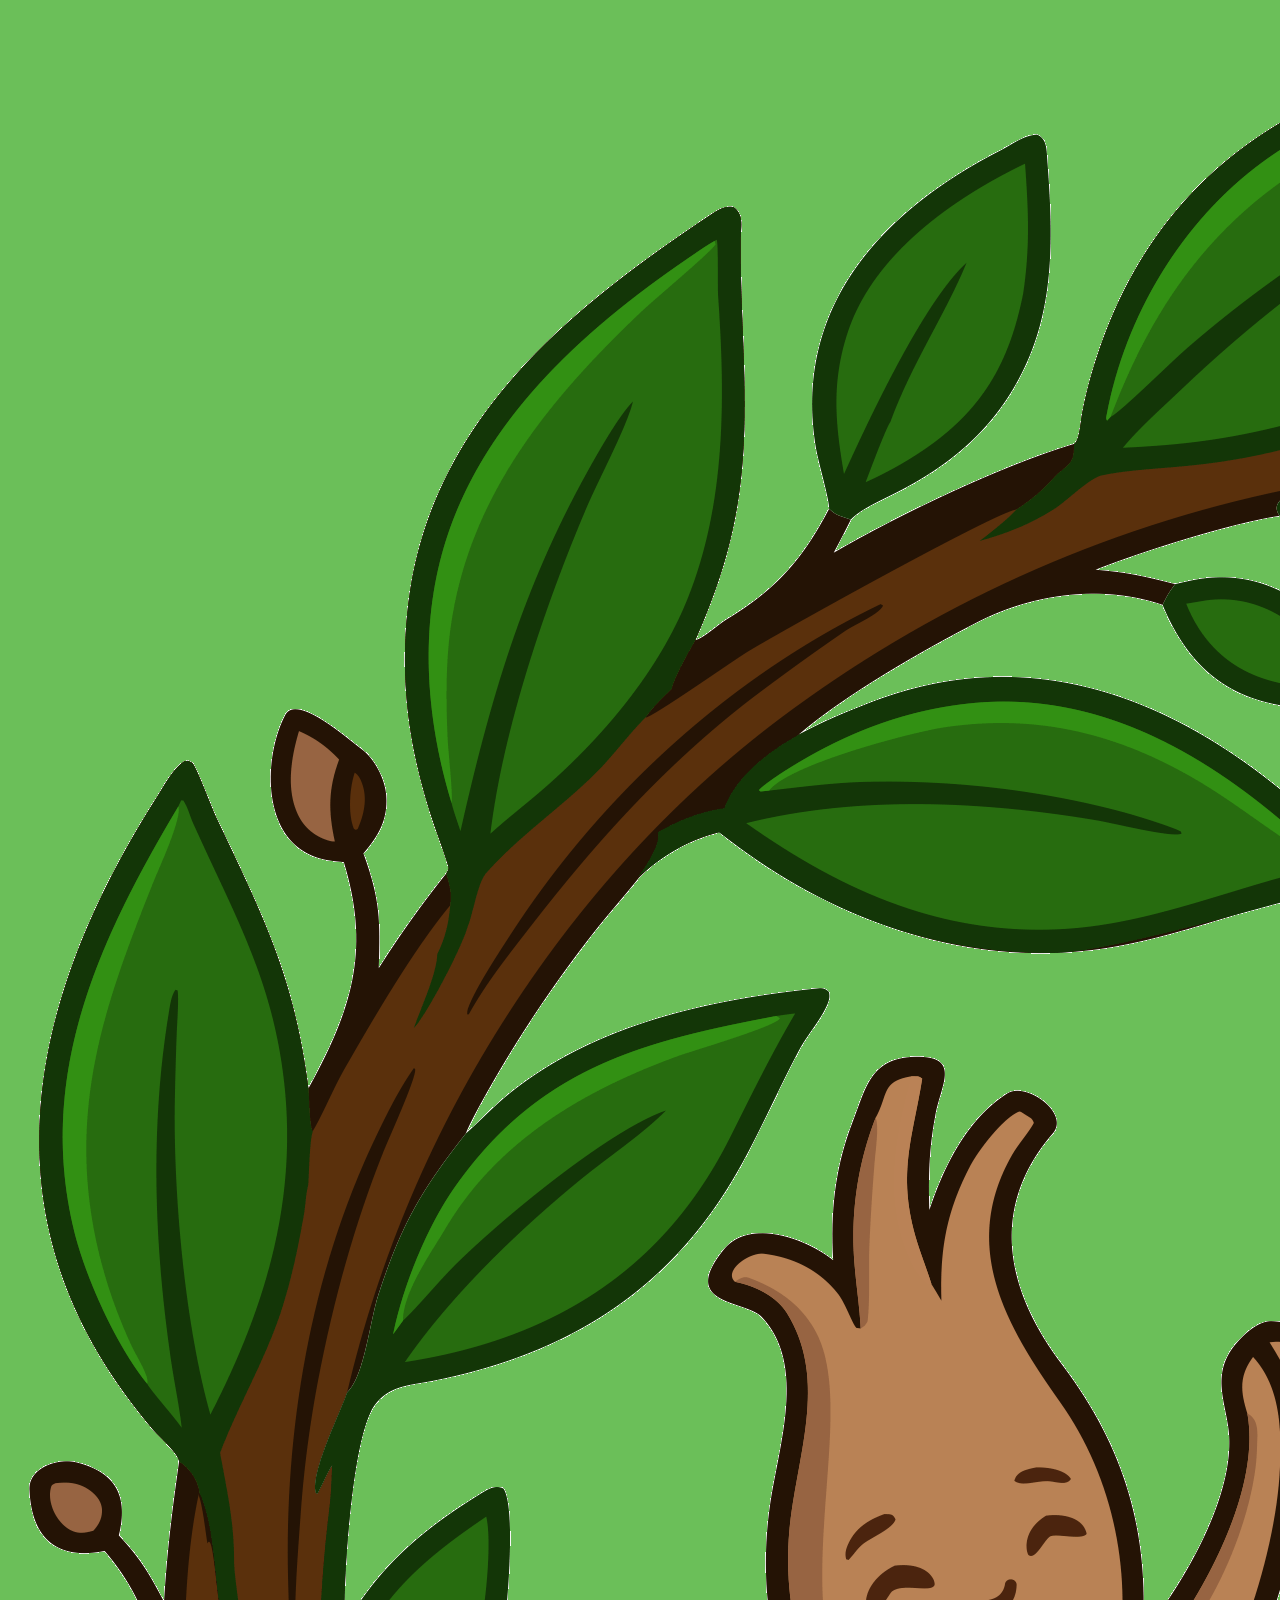
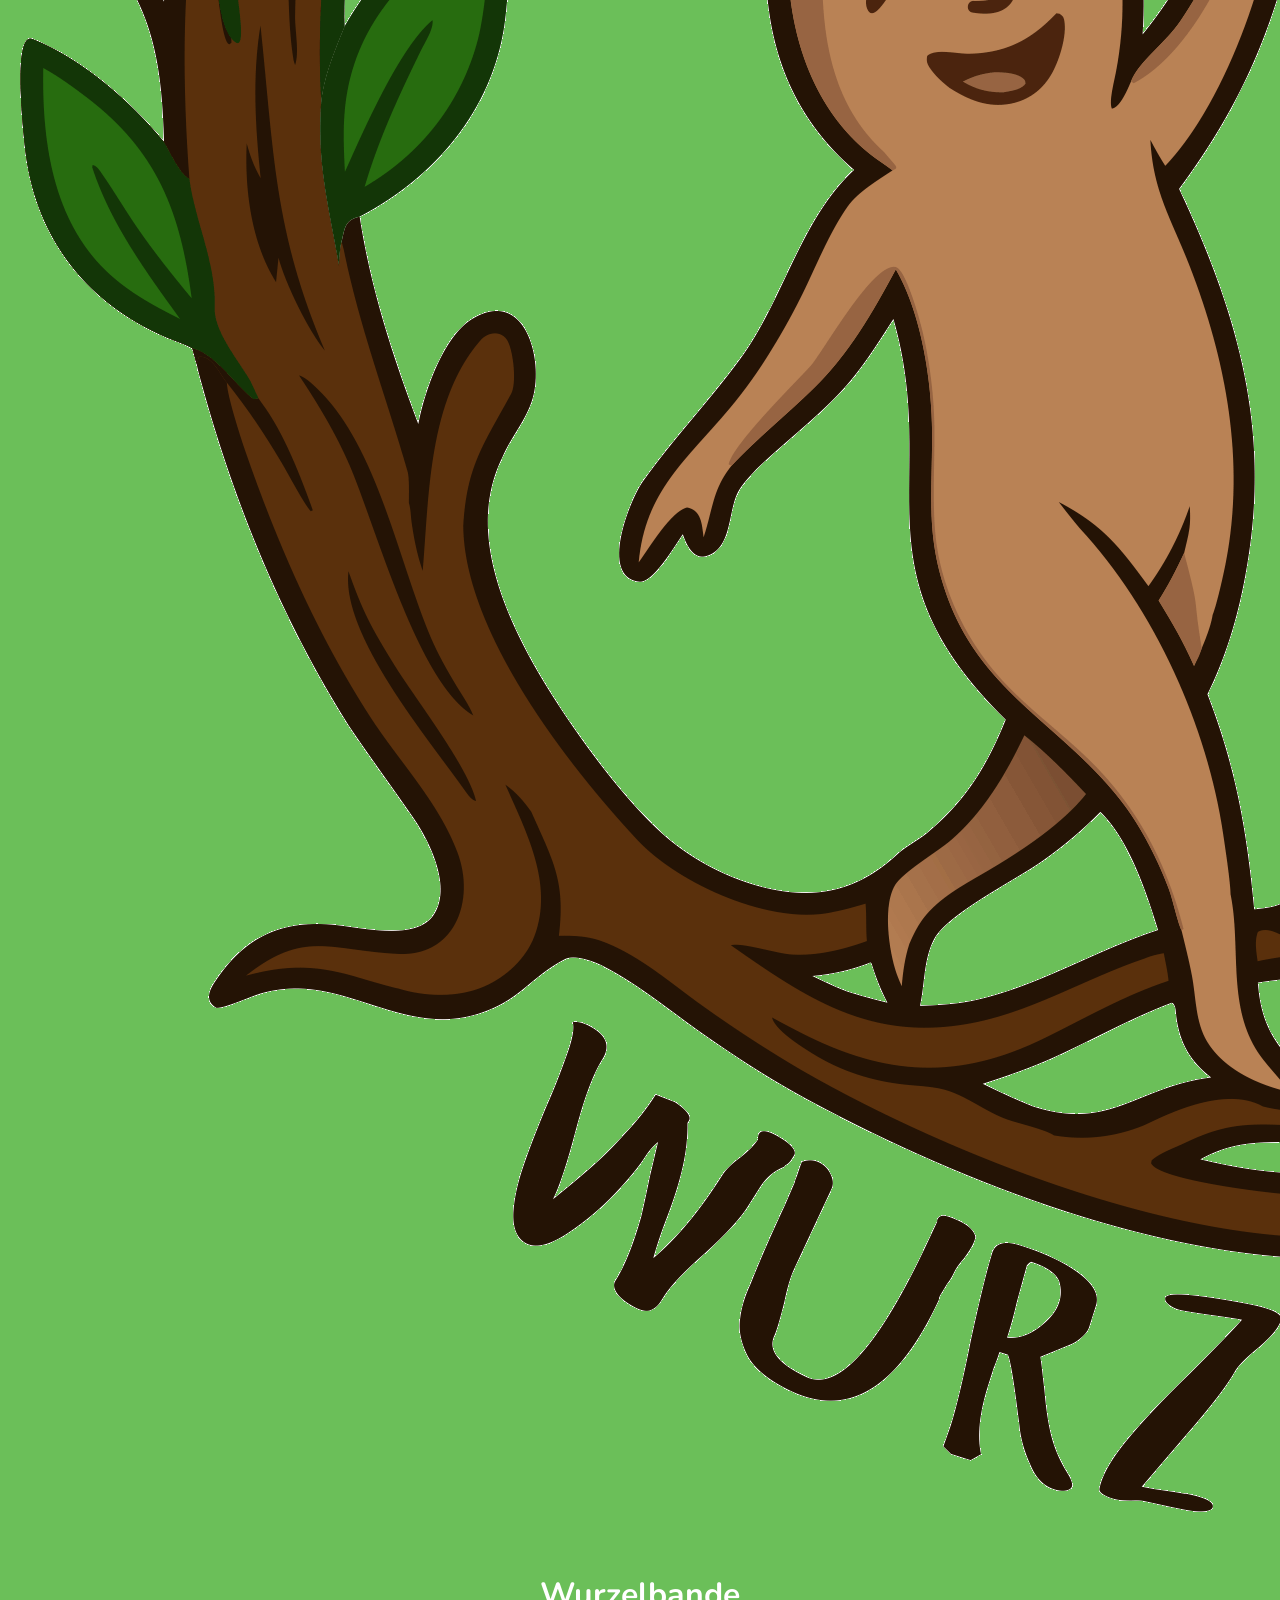
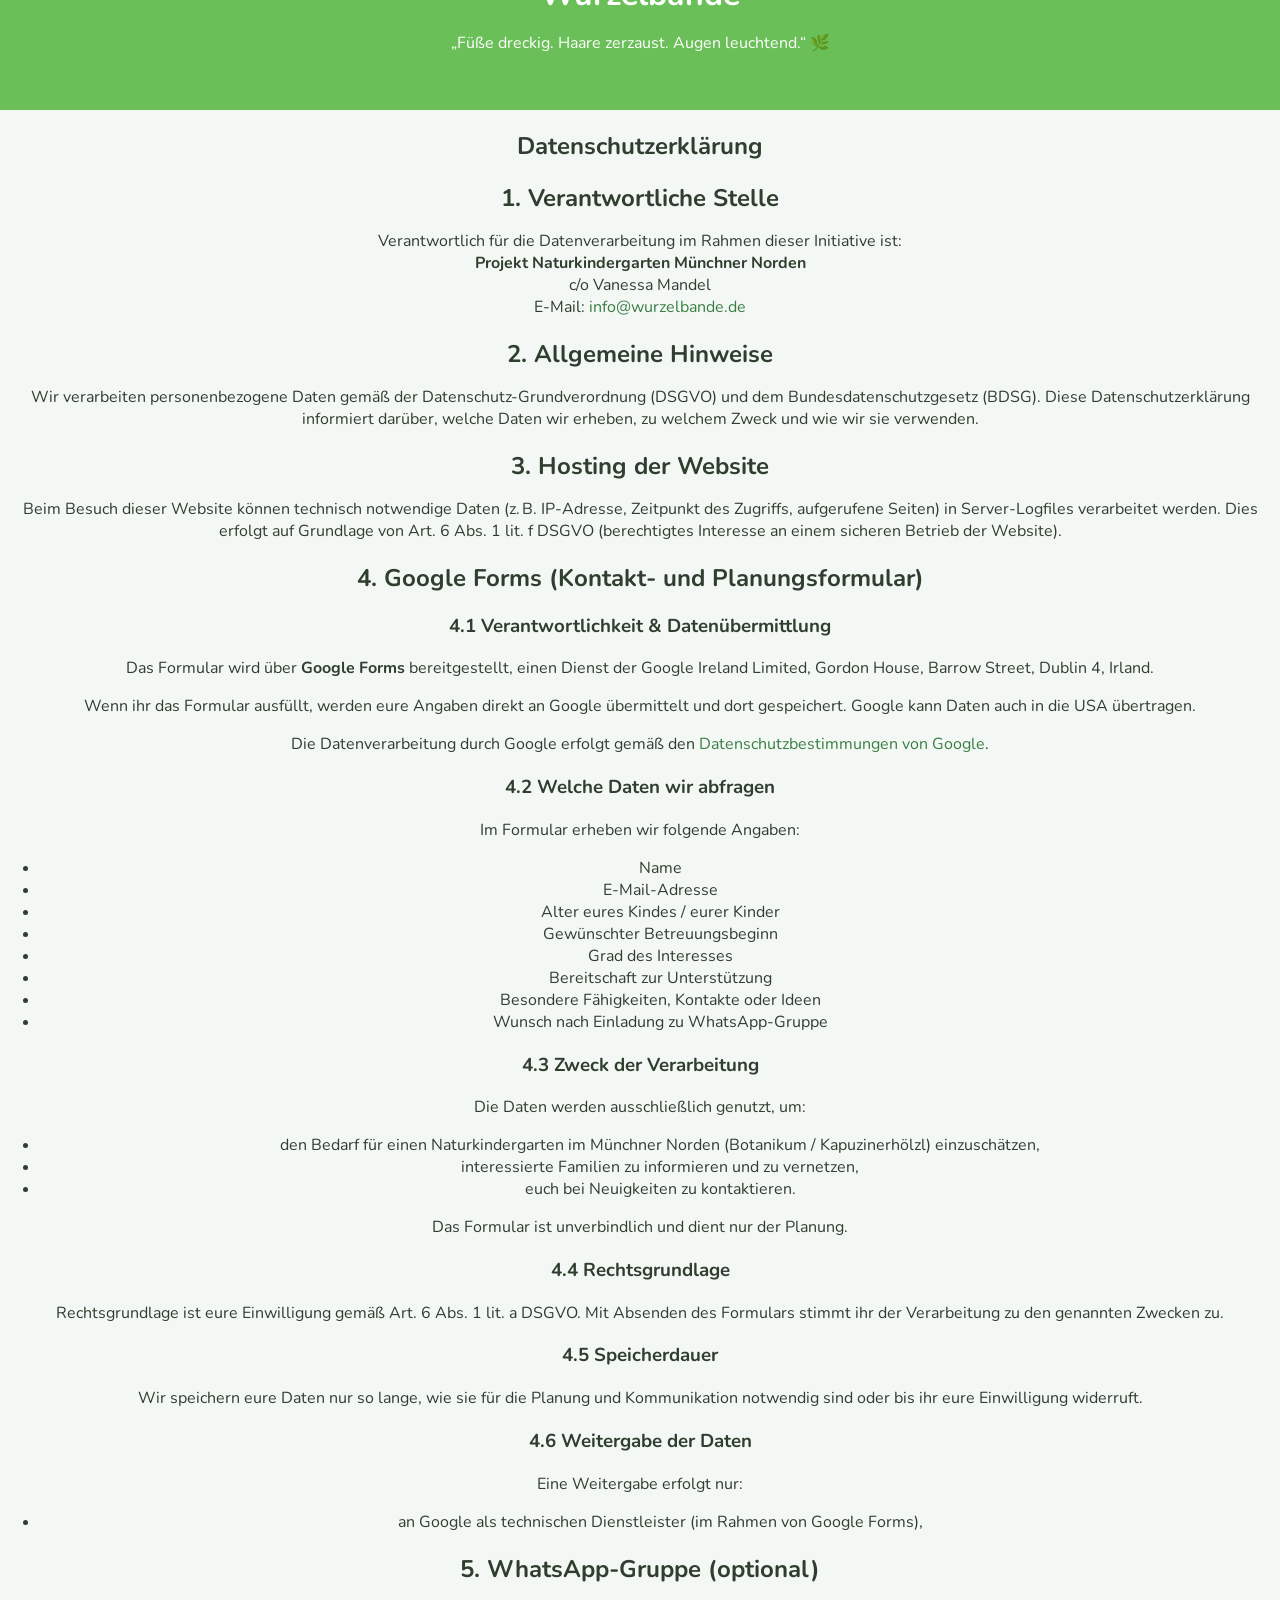
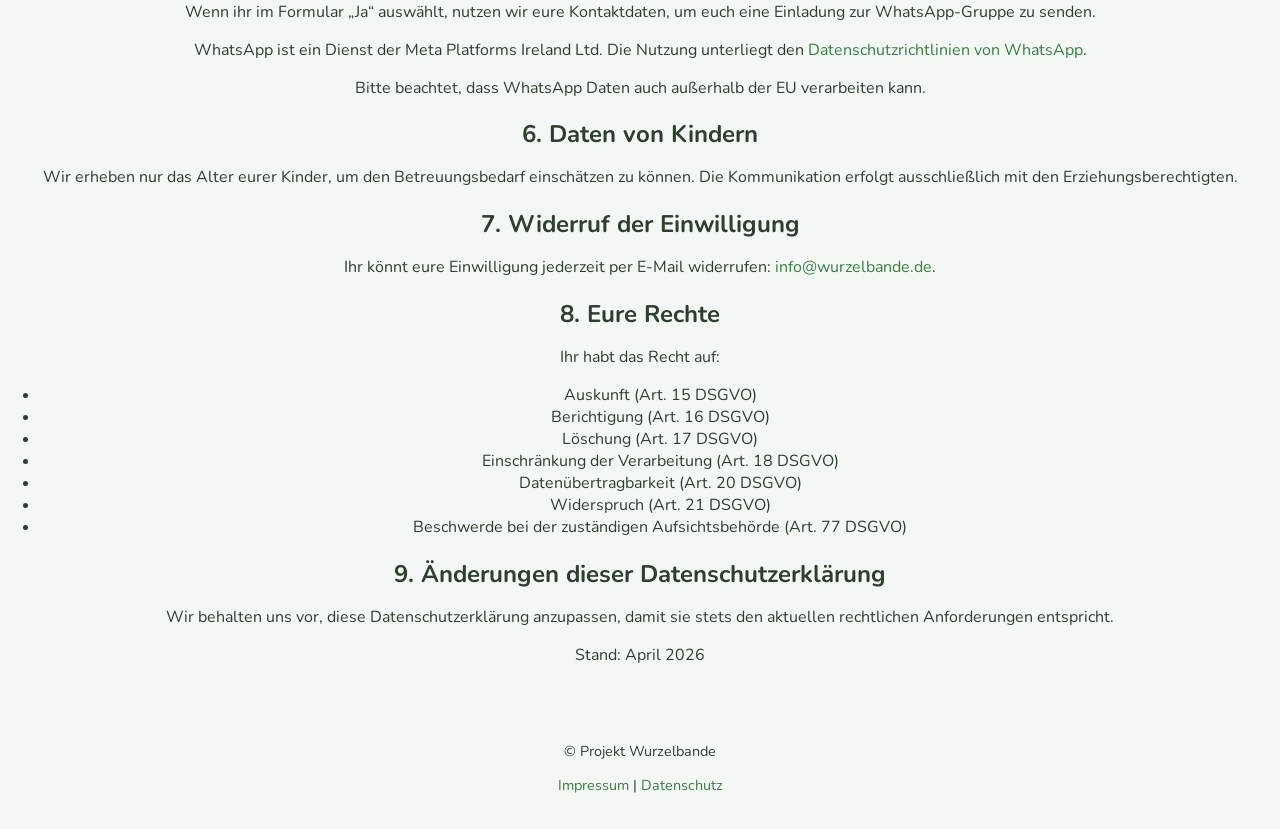
==== datenschutz.html @ 4976ae7d "Add stylesheet link and remove commented styles" ====
<!DOCTYPE html>
<html lang="de">
<head>
  <meta charset="UTF-8">
  <meta name="viewport" content="width=device-width, initial-scale=1.0">
  <title>Datenschutzerklärung</title>
  <link rel="stylesheet" href="styles.css">

  <link rel="icon" href="/favicon.svg" type="image/svg+xml">
  <!-- PNG-Fallback (ältere Browser) -->
  <link rel="icon" href="/favicon.png" type="image/png" sizes="32x32">
  <link href="https://fonts.googleapis.com/css2?family=Nunito:wght@400;600&family=Playfair+Display:ital@1&display=swap" rel="stylesheet">
<!--
  <style>
    body { font-family: 'Nunito', sans-serif; margin: 0; background: #f4f8f4; color: #2f3e2f; }
    header { background: linear-gradient(135deg, #6bbf59, #3a7d44); color: white; text-align: center; padding: 60px 20px 40px; }
    header img { max-width: 140px; margin-bottom: 15px; }
    .hero-image { width: 100%; height: auto; aspect-ratio: 16 / 9; object-fit: cover; display: block; }
    header h1 { margin: 10px 0 5px; font-size: 2.2em; }
    .quote { font-family: 'Playfair Display', serif; font-style: italic; font-size: 1.2em; }
    section { max-width: 900px; margin: 40px auto; padding: 0 20px; }
    h2 { color: #3a7d44; margin-bottom: 10px; }
    .card { background: white; padding: 20px; border-radius: 12px; box-shadow: 0 8px 20px rgba(0,0,0,0.05); margin-bottom: 20px; }
    .cta { background: #e8f5e9; border-left: 5px solid #6bbf59; }
    footer { text-align: center; padding: 30px 10px; font-size: 0.8em; color: #777; }
    .button { display: inline-block; margin-top: 10px; padding: 10px 18px; background: #6bbf59; color: white; text-decoration: none; border-radius: 25px; font-weight: 600; }
  </style> 
  -->
</head>
<body>

<header>
  <a href="index.html"><img src="202603_logo_wurzelbande.png" alt="Wurzelbande Logo"></a>
  <h1>Wurzelbande</h1>
  <p class="quote">„Füße dreckig. Haare zerzaust. Augen leuchtend.“ 🌿</p>
</header>

<section>
  <div class="card">
    <h1>Datenschutzerklärung</h1>
    <h2>1. Verantwortliche Stelle</h2>
    <p>
      Verantwortlich für die Datenverarbeitung im Rahmen dieser Initiative ist:<br>
      <strong>Projekt Naturkindergarten Münchner Norden</strong><br>
      c/o Vanessa Mandel<br>
      E-Mail: <a href="mailto:info@wurzelbande.de">info@wurzelbande.de</a>
    </p>

<h2>2. Allgemeine Hinweise</h2>
<p>
  Wir verarbeiten personenbezogene Daten gemäß der Datenschutz-Grundverordnung (DSGVO)
  und dem Bundesdatenschutzgesetz (BDSG). Diese Datenschutzerklärung informiert darüber,
  welche Daten wir erheben, zu welchem Zweck und wie wir sie verwenden.
</p>

<h2>3. Hosting der Website</h2>
<p>
  Beim Besuch dieser Website können technisch notwendige Daten (z. B. IP-Adresse,
  Zeitpunkt des Zugriffs, aufgerufene Seiten) in Server-Logfiles verarbeitet werden.
  Dies erfolgt auf Grundlage von Art. 6 Abs. 1 lit. f DSGVO (berechtigtes Interesse
  an einem sicheren Betrieb der Website).
</p>

<h2>4. Google Forms (Kontakt- und Planungsformular)</h2>

<h3>4.1 Verantwortlichkeit & Datenübermittlung</h3>
<p>
  Das Formular wird über <strong>Google Forms</strong> bereitgestellt, einen Dienst der
  Google Ireland Limited, Gordon House, Barrow Street, Dublin 4, Irland.
</p>
<p>
  Wenn ihr das Formular ausfüllt, werden eure Angaben direkt an Google übermittelt
  und dort gespeichert. Google kann Daten auch in die USA übertragen.
</p>
<p>
  Die Datenverarbeitung durch Google erfolgt gemäß den
  <a href="https://policies.google.com/privacy?hl=de" target="_blank">Datenschutzbestimmungen von Google</a>.
</p>

<h3>4.2 Welche Daten wir abfragen</h3>
<p>Im Formular erheben wir folgende Angaben:</p>
<ul>
  <li>Name</li>
  <li>E-Mail-Adresse</li>
  <li>Alter eures Kindes / eurer Kinder</li>
  <li>Gewünschter Betreuungsbeginn</li>
  <li>Grad des Interesses</li>
  <li>Bereitschaft zur Unterstützung</li>
  <li>Besondere Fähigkeiten, Kontakte oder Ideen</li>
  <li>Wunsch nach Einladung zu WhatsApp-Gruppe</li>
</ul>

<h3>4.3 Zweck der Verarbeitung</h3>
<p>
  Die Daten werden ausschließlich genutzt, um:
</p>
<ul>
  <li>den Bedarf für einen Naturkindergarten im Münchner Norden (Botanikum / Kapuzinerhölzl) einzuschätzen,</li>
  <li>interessierte Familien zu informieren und zu vernetzen,</li>
  <li>euch bei Neuigkeiten zu kontaktieren.</li>
</ul>
<p>
  Das Formular ist unverbindlich und dient nur der Planung.
</p>

<h3>4.4 Rechtsgrundlage</h3>
<p>
  Rechtsgrundlage ist eure Einwilligung gemäß Art. 6 Abs. 1 lit. a DSGVO.
  Mit Absenden des Formulars stimmt ihr der Verarbeitung zu den genannten Zwecken zu.
</p>

<h3>4.5 Speicherdauer</h3>
<p>
  Wir speichern eure Daten nur so lange, wie sie für die Planung und Kommunikation
  notwendig sind oder bis ihr eure Einwilligung widerruft.
</p>

<h3>4.6 Weitergabe der Daten</h3>
<p>
  Eine Weitergabe erfolgt nur:
</p>
<ul>
  <li>an Google als technischen Dienstleister (im Rahmen von Google Forms),</li>
</ul>

<h2>5. WhatsApp-Gruppe (optional)</h2>
<p>
  Wenn ihr im Formular „Ja“ auswählt, nutzen wir eure Kontaktdaten, um euch eine
  Einladung zur WhatsApp-Gruppe zu senden.
</p>
<p>
  WhatsApp ist ein Dienst der Meta Platforms Ireland Ltd.  
  Die Nutzung unterliegt den <a href="https://www.whatsapp.com/legal/privacy-policy-eea" target="_blank">Datenschutzrichtlinien von WhatsApp</a>.
</p>
<p>
  Bitte beachtet, dass WhatsApp Daten auch außerhalb der EU verarbeiten kann.
</p>

<h2>6. Daten von Kindern</h2>
<p>
  Wir erheben nur das Alter eurer Kinder, um den Betreuungsbedarf einschätzen zu können.
  Die Kommunikation erfolgt ausschließlich mit den Erziehungsberechtigten.
</p>

<h2>7. Widerruf der Einwilligung</h2>
<p>
  Ihr könnt eure Einwilligung jederzeit per E-Mail widerrufen:
  <a href="mailto:info@wurzelbande.de">info@wurzelbande.de</a>.
</p>

<h2>8. Eure Rechte</h2>
<p>Ihr habt das Recht auf:</p>
<ul>
  <li>Auskunft (Art. 15 DSGVO)</li>
  <li>Berichtigung (Art. 16 DSGVO)</li>
  <li>Löschung (Art. 17 DSGVO)</li>
  <li>Einschränkung der Verarbeitung (Art. 18 DSGVO)</li>
  <li>Datenübertragbarkeit (Art. 20 DSGVO)</li>
  <li>Widerspruch (Art. 21 DSGVO)</li>
  <li>Beschwerde bei der zuständigen Aufsichtsbehörde (Art. 77 DSGVO)</li>
</ul>

<h2>9. Änderungen dieser Datenschutzerklärung</h2>
<p>
  Wir behalten uns vor, diese Datenschutzerklärung anzupassen, damit sie stets
  den aktuellen rechtlichen Anforderungen entspricht.
</p>

<p>Stand: April 2026</p>
  </div>
</section>

<footer>
  <p>© Projekt Wurzelbande</p>
  <p>
    <a href="impressum.html">Impressum</a> |
    <a href="datenschutz.html">Datenschutz</a>
  </p>
</footer>

</body>
</html>
---- styles.css ----
body {
  font-family: 'Nunito', sans-serif;
  margin: 0;
  background: #f4f8f4;
  color: #2f3e2f;
  text-align: center;
}

header {
  background: #6bbf59;
  color: white;
  padding: 40px 20px;
}

main {
  padding: 40px 20px;
  max-width: 700px;
  margin: auto;
}

h1, h2 {
  margin-bottom: 10px;
}

footer {
  margin-top: 40px;
  padding: 20px;
  font-size: 0.9em;
}

a {
  color: #3a7d44;
  text-decoration: none;
}
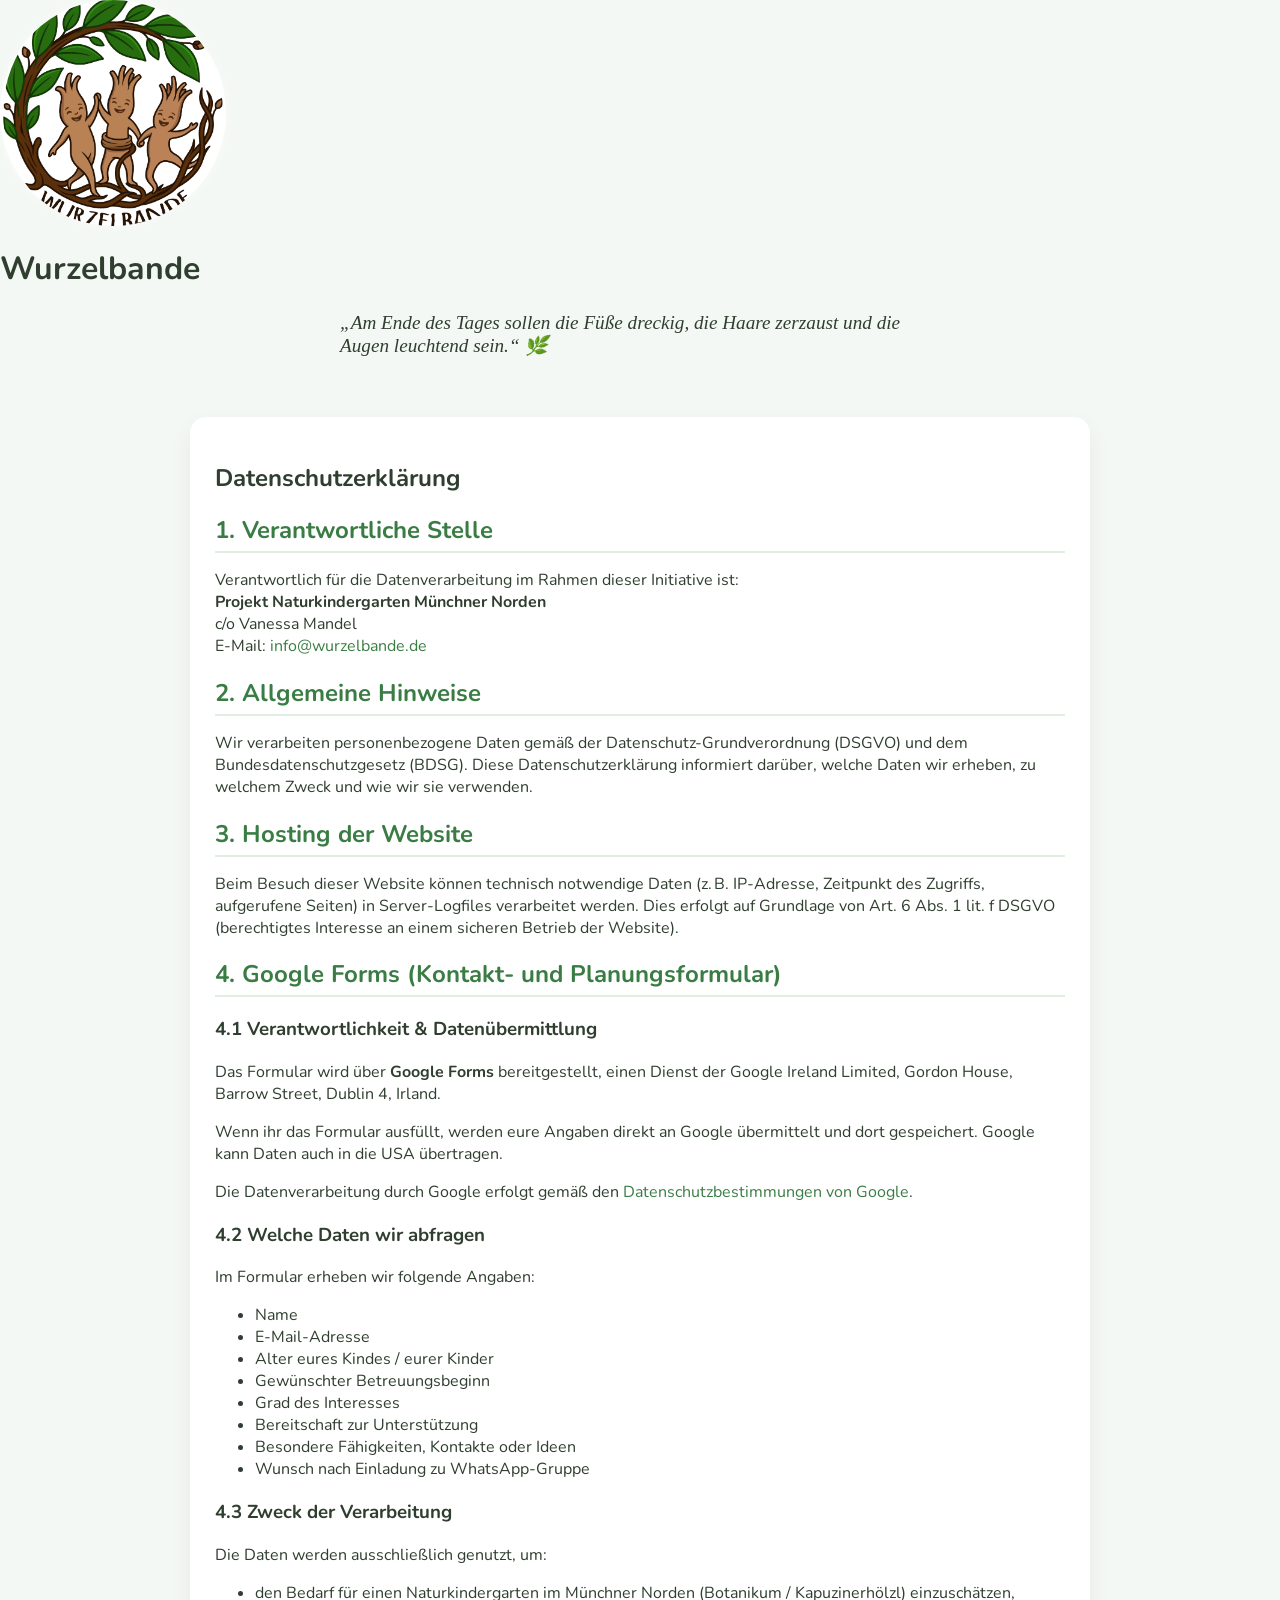
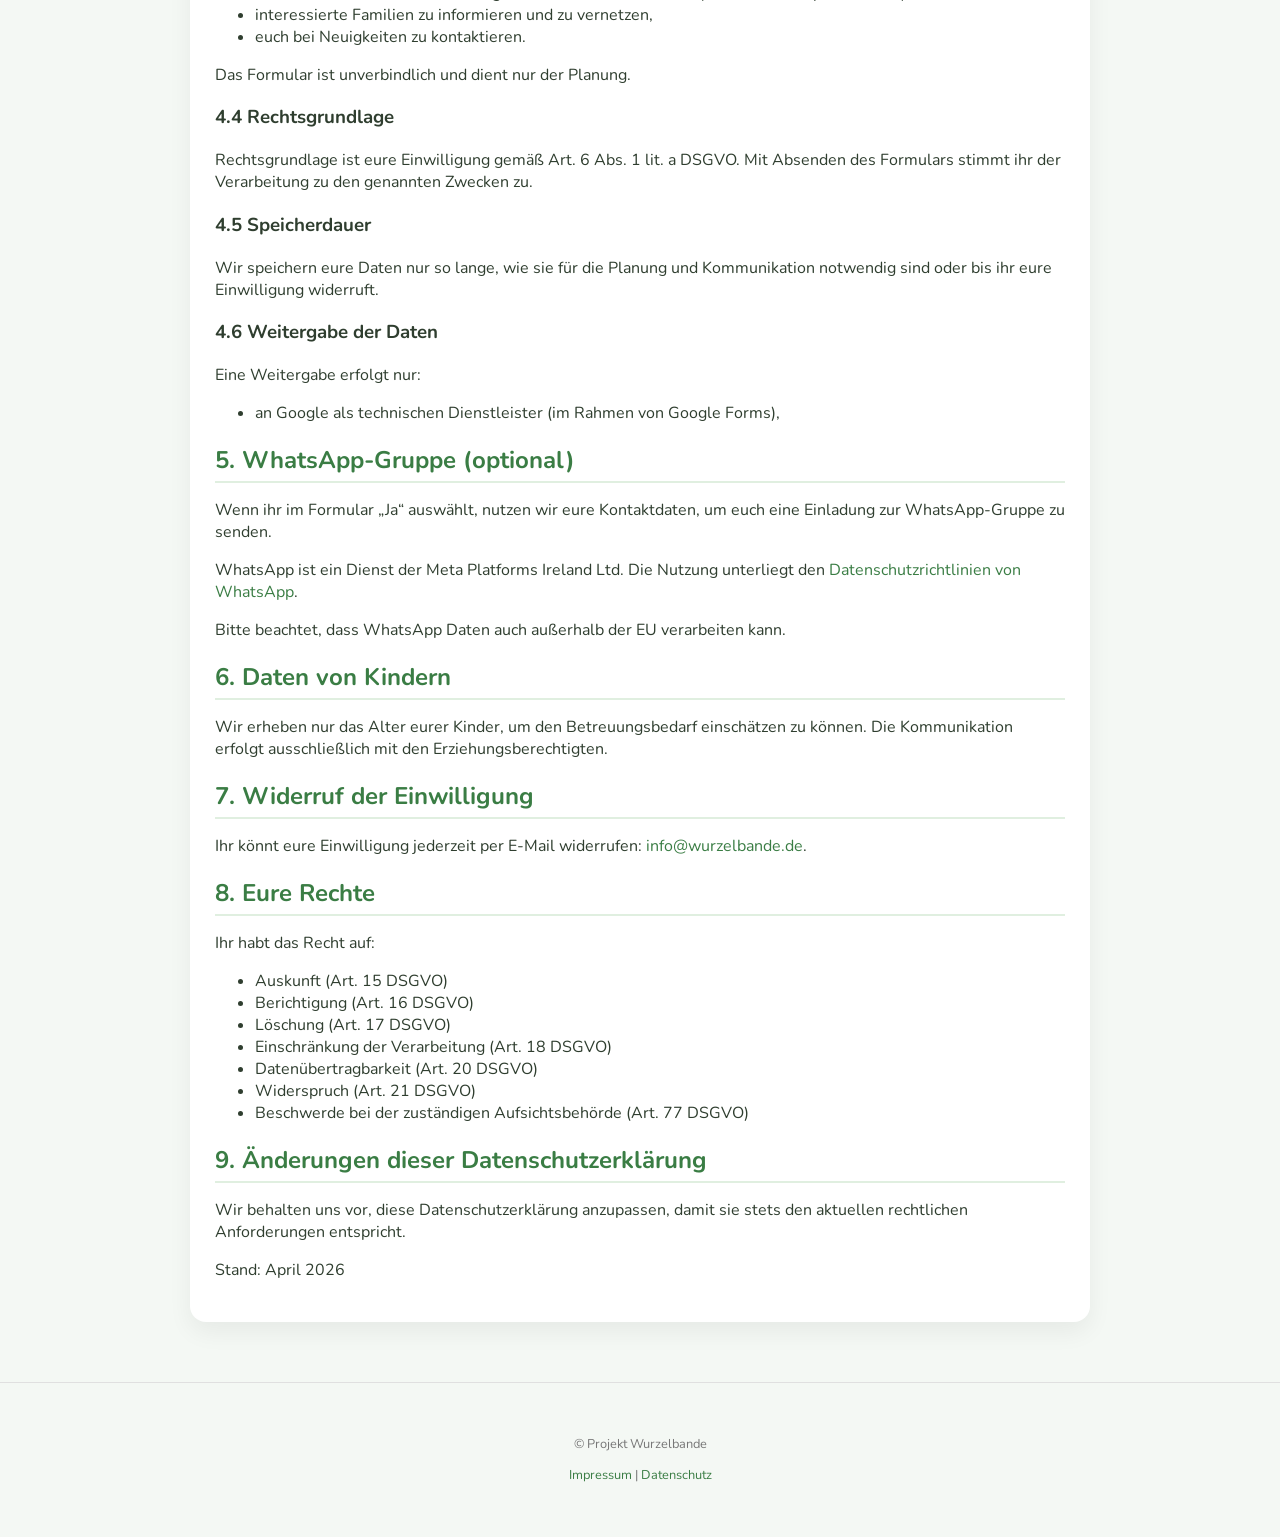
==== commit 4340b955: "Refactor header and update quote in datenschutz.html" ====
--- a/datenschutz.html
+++ b/datenschutz.html
@@ -10,29 +10,17 @@
   <!-- PNG-Fallback (ältere Browser) -->
   <link rel="icon" href="/favicon.png" type="image/png" sizes="32x32">
   <link href="https://fonts.googleapis.com/css2?family=Nunito:wght@400;600&family=Playfair+Display:ital@1&display=swap" rel="stylesheet">
-<!--
-  <style>
-    body { font-family: 'Nunito', sans-serif; margin: 0; background: #f4f8f4; color: #2f3e2f; }
-    header { background: linear-gradient(135deg, #6bbf59, #3a7d44); color: white; text-align: center; padding: 60px 20px 40px; }
-    header img { max-width: 140px; margin-bottom: 15px; }
-    .hero-image { width: 100%; height: auto; aspect-ratio: 16 / 9; object-fit: cover; display: block; }
-    header h1 { margin: 10px 0 5px; font-size: 2.2em; }
-    .quote { font-family: 'Playfair Display', serif; font-style: italic; font-size: 1.2em; }
-    section { max-width: 900px; margin: 40px auto; padding: 0 20px; }
-    h2 { color: #3a7d44; margin-bottom: 10px; }
-    .card { background: white; padding: 20px; border-radius: 12px; box-shadow: 0 8px 20px rgba(0,0,0,0.05); margin-bottom: 20px; }
-    .cta { background: #e8f5e9; border-left: 5px solid #6bbf59; }
-    footer { text-align: center; padding: 30px 10px; font-size: 0.8em; color: #777; }
-    .button { display: inline-block; margin-top: 10px; padding: 10px 18px; background: #6bbf59; color: white; text-decoration: none; border-radius: 25px; font-weight: 600; }
-  </style> 
-  -->
 </head>
 <body>
 
 <header>
-  <a href="index.html"><img src="202603_logo_wurzelbande.png" alt="Wurzelbande Logo"></a>
+  <div class="logo-circle">
+    <a href="index.html"><img src="202603_logo_wurzelbande.png" alt="Wurzelbande Logo"></a>
+  </div>
   <h1>Wurzelbande</h1>
-  <p class="quote">„Füße dreckig. Haare zerzaust. Augen leuchtend.“ 🌿</p>
+  <p class="quote">
+    „Am Ende des Tages sollen die Füße dreckig, die Haare zerzaust und die Augen leuchtend sein.“ 🌿
+  </p>
 </header>
 
 <section>
--- a/styles.css
+++ b/styles.css
@@ -3,32 +3,181 @@
   margin: 0;
   background: #f4f8f4;
   color: #2f3e2f;
-  text-align: center;
 }
 
-header {
-  background: #6bbf59;
+/* HERO (Magnolia Style) */
+.hero {
+  background: linear-gradient(rgba(58,125,68,0.65), rgba(58,125,68,0.65)),
+              url("Copilot_vision_image.png") center/cover no-repeat;
   color: white;
-  padding: 40px 20px;
+  text-align: center;
+  padding: 100px 20px 80px;
+  min-height: 60vh;
+
+  display: flex;
+  flex-direction: column;
+  align-items: center;
+  justify-content: center;
 }
 
-main {
-  padding: 40px 20px;
-  max-width: 700px;
+/* WEISSER KREIS UM DAS LOGO */
+.logo-circle {
+  background: white;
+  border-radius: 50%;
+  padding: 3px;
+
+  display: flex;
+  align-items: center;
+  justify-content: center;
+
+  width: clamp(140px, 22vw, 220px);
+  height: clamp(140px, 22vw, 220px);
+  
+  /* sanfter Glow */
+  box-shadow: 0 0 12px rgba(255, 255, 255, 0.45);
+  overflow: hidden; /* WICHTIG für Microsoft Edge */
+}
+
+/* LOGO IM KREIS */
+.logo-circle img {
+  width: 100%;   /* Logo minimal kleiner → dünner Kreis sichtbar */
+  height: 100%;
+  object-fit: contain;
+  border-radius: 50%;
+  display: block;
+}
+
+.hero h1 {
+  margin: 10px 0;
+  font-size: 2.4em;
+  font-weight: 600;
+}
+
+.quote {
+  font-family: 'Playfair Display', serif;
+  font-style: italic;
+  font-size: 1.2em;
+  max-width: 600px;
   margin: auto;
 }
 
-h1, h2 {
+section {
+  max-width: 900px;
+  margin: 60px auto;
+  padding: 0 20px;
+}
+
+h2 {
+  color: #3a7d44;
   margin-bottom: 10px;
+  border-bottom: 2px solid #e0efe0;
+  padding-bottom: 5px;
+}
+
+.card {
+  background: white;
+  padding: 25px;
+  border-radius: 16px;
+  box-shadow: 0 10px 25px rgba(0,0,0,0.06);
+  margin-bottom: 25px;
+  transition: 0.2s;
+}
+
+.card:hover {
+  transform: translateY(-3px);
+  box-shadow: 0 14px 30px rgba(0,0,0,0.08);
+}
+
+.cta {
+  background: #e8f5e9;
+  border-left: 6px solid #6bbf59;
+}
+
+iframe {
+  width: 100%;
+  border-radius: 12px;
+  margin-top: 10px;
 }
 
 footer {
-  margin-top: 40px;
-  padding: 20px;
-  font-size: 0.9em;
+  text-align: center;
+  padding: 40px 10px;
+  font-size: 0.8em;
+  color: #777;
+  border-top: 1px solid #e0e0e0;
+}
+
+.button {
+  display: inline-block;
+  margin-top: 15px;
+  padding: 12px 22px;
+  background: #6bbf59;
+  color: white;
+  text-decoration: none;
+  border-radius: 30px;
+  font-weight: 600;
+  transition: 0.2s;
+}
+
+.button:hover {
+  background: #5aa94c;
+  transform: translateY(-1px);
+}
+
+.info-item {
+  margin-bottom: 12px;
+  border-bottom: 1px dashed #cfe3cf;
+  padding-bottom: 8px;
+}
+
+.info-item summary {
+  cursor: pointer;
+  font-weight: 600;
+  list-style: none;
+  display: flex;
+  justify-content: space-between;
+  align-items: center;
+}
+
+.info-item summary::-webkit-details-marker {
+  display: none;
+}
+
+.info-item p {
+  margin-top: 8px;
+  font-size: 0.95em;
+  color: #4a5a4a;
+}
+
+/* Pfeil Animation */
+.arrow {
+  transition: transform 0.3s ease;
+}
+
+details[open] .arrow {
+  transform: rotate(180deg);
 }
 
 a {
   color: #3a7d44;
   text-decoration: none;
 }
+
+/* Desktop */
+#map-desktop { display: block; }
+#map-tablet { display: none; }
+#map-mobile { display: none; }
+
+/* Tablet */
+@media (max-width: 1024px) {
+  #map-desktop { display: none; }
+  #map-tablet { display: block; }
+  #map-mobile { display: none; }
+}
+
+/* Mobil */
+@media (max-width: 768px) {
+  #map-desktop { display: none; }
+  #map-tablet { display: none; }
+  #map-mobile { display: block; }
+}
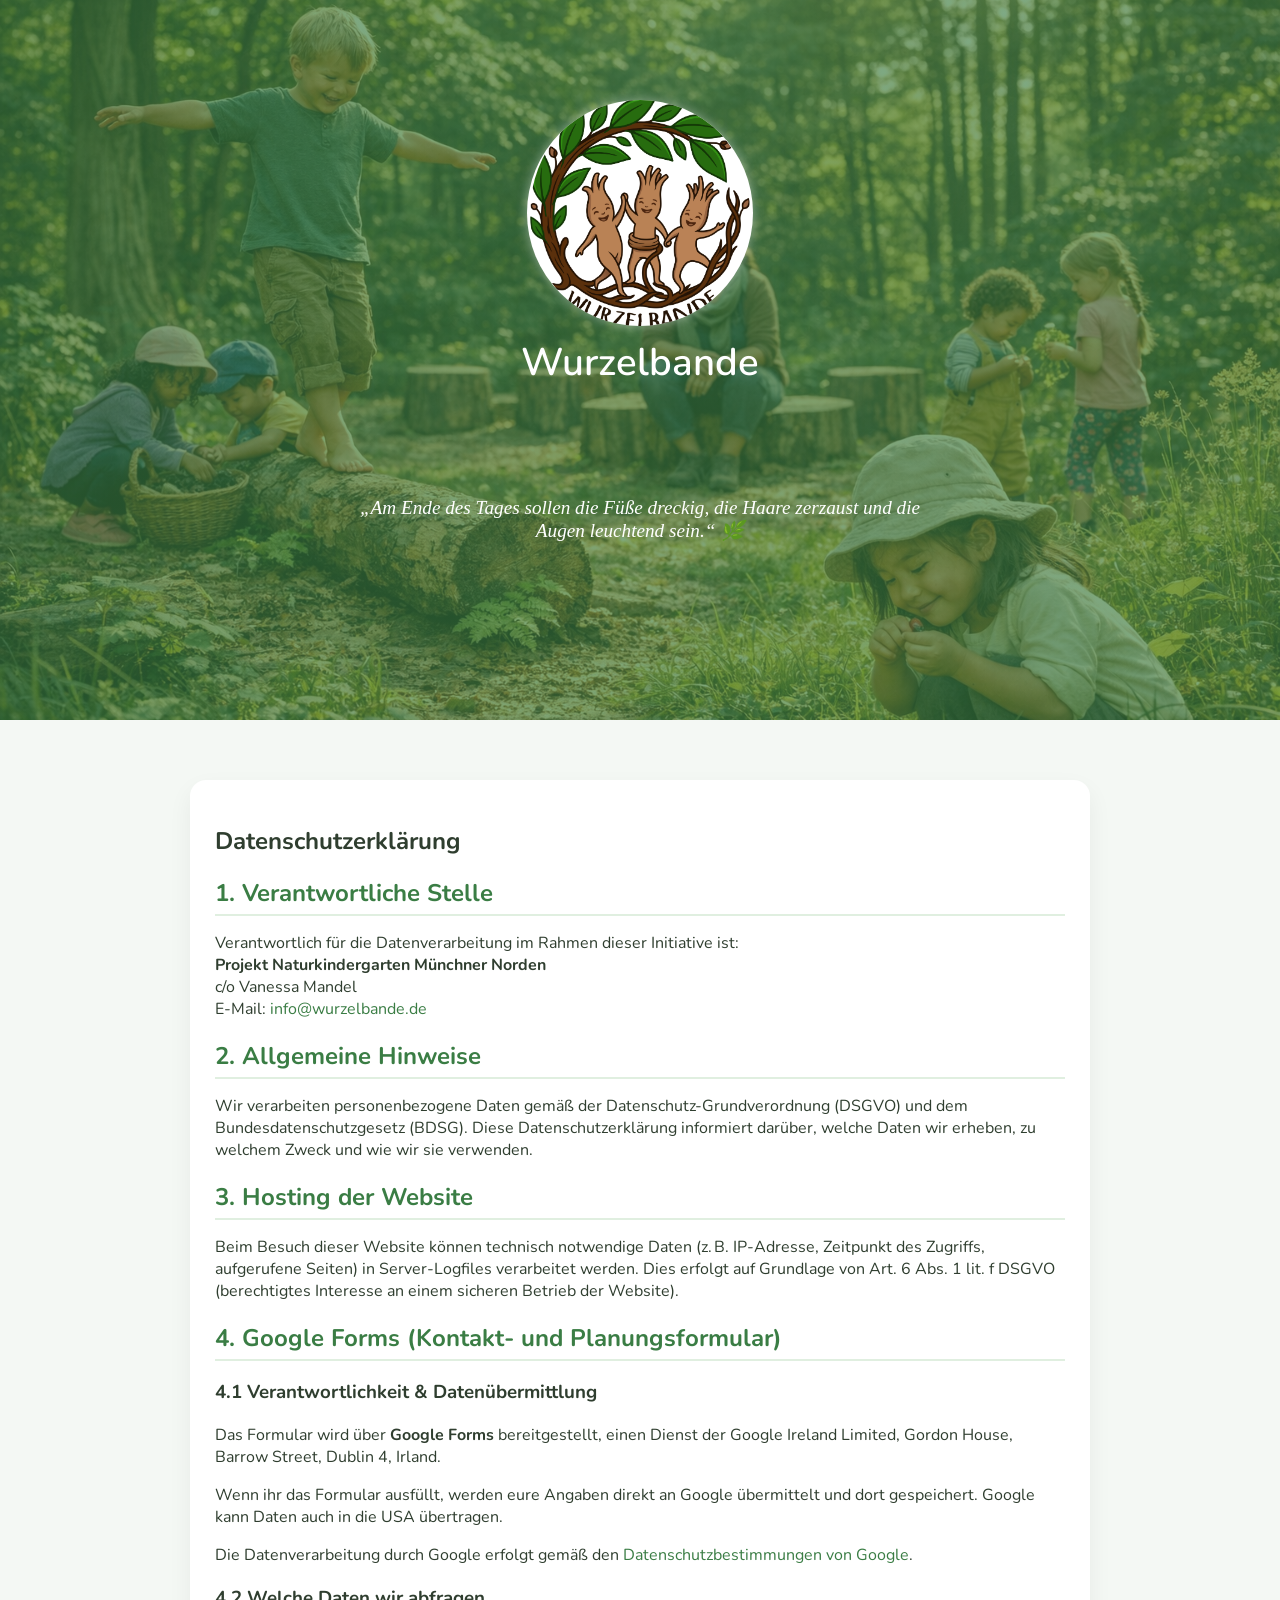
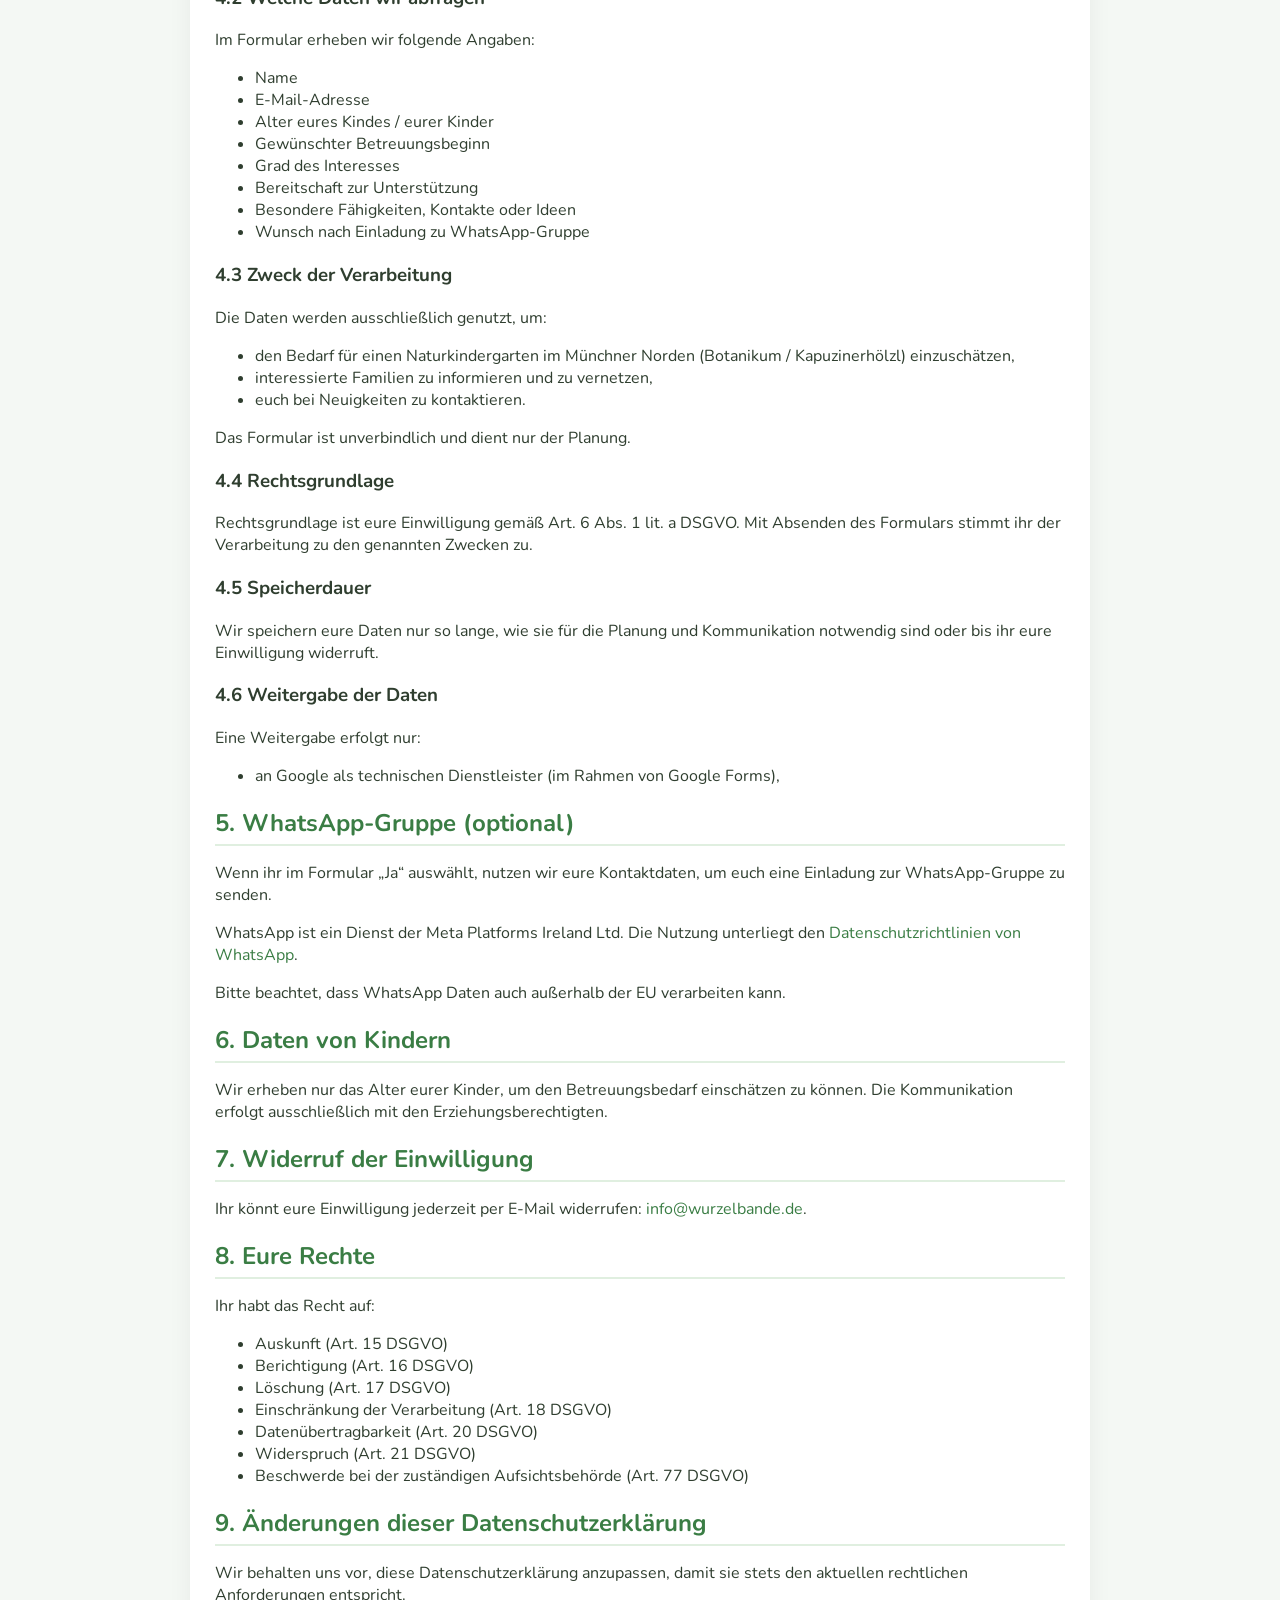
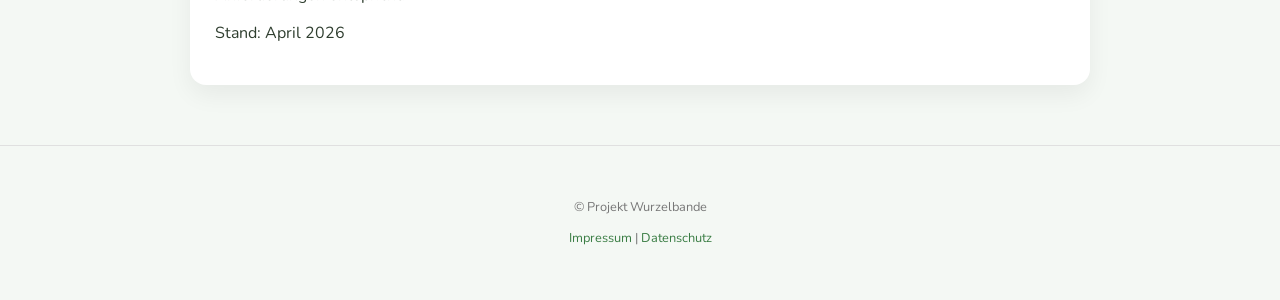
==== commit 15fed430: "Add class 'hero' to header in datenschutz.html" ====
--- a/datenschutz.html
+++ b/datenschutz.html
@@ -10,10 +10,11 @@
   <!-- PNG-Fallback (ältere Browser) -->
   <link rel="icon" href="/favicon.png" type="image/png" sizes="32x32">
   <link href="https://fonts.googleapis.com/css2?family=Nunito:wght@400;600&family=Playfair+Display:ital@1&display=swap" rel="stylesheet">
+  <link rel="stylesheet" href="styles.css">
 </head>
 <body>
 
-<header>
+<header class="hero">
   <div class="logo-circle">
     <a href="index.html"><img src="202603_logo_wurzelbande.png" alt="Wurzelbande Logo"></a>
   </div>
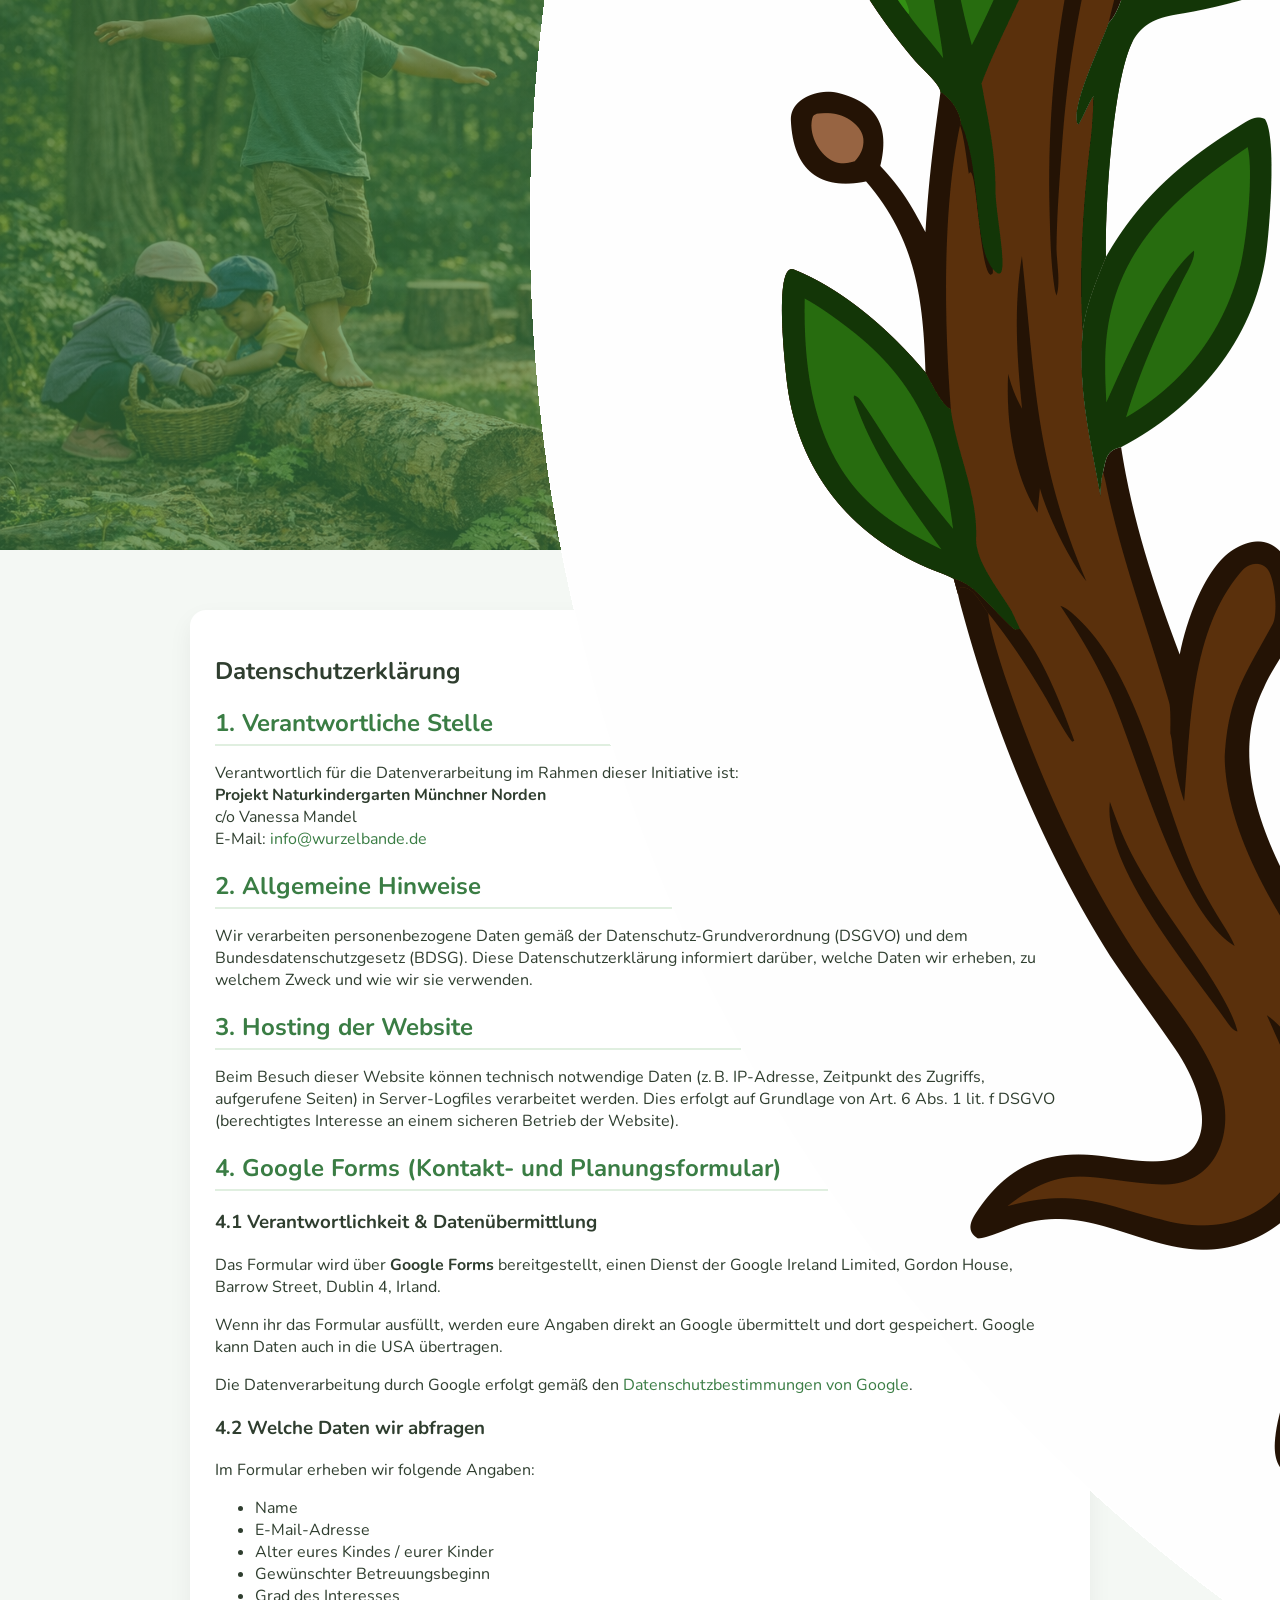
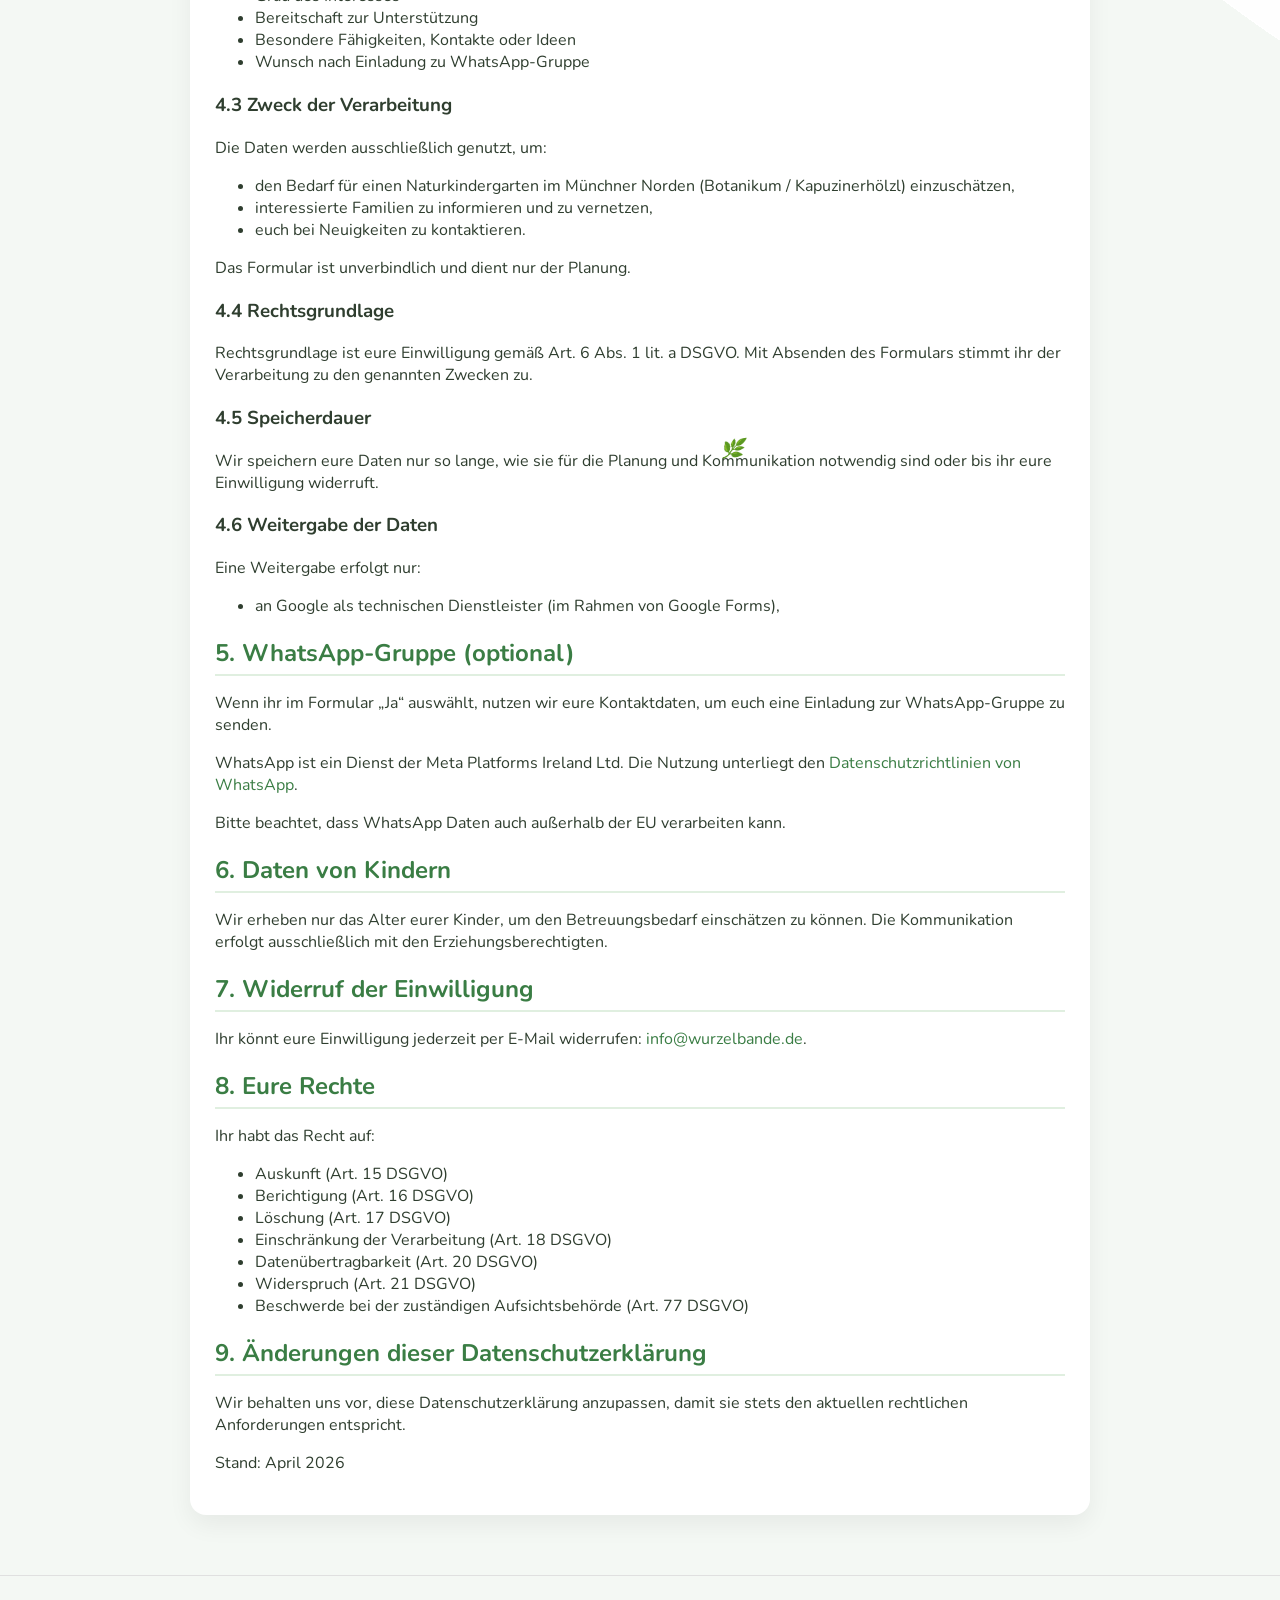
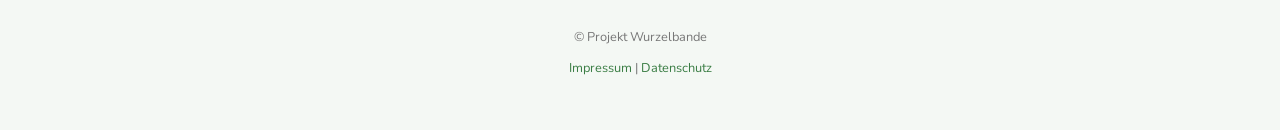
==== commit c8933f60: "Update logo and background in datenschutz.html" ====
--- a/datenschutz.html
+++ b/datenschutz.html
@@ -15,10 +15,9 @@
 <body>
 
 <header class="hero">
-  <div class="logo-circle">
-    <a href="index.html"><img src="202603_logo_wurzelbande.png" alt="Wurzelbande Logo"></a>
-  </div>
-  <h1>Wurzelbande</h1>
+  <div class="logo-white-bg">
+    <a href="index.html"><img src="202603_logo_wurzelbande_white_bg.png" alt="Wurzelbande Logo"></a>
+  </div>  <h1>Wurzelbande</h1>
   <p class="quote">
     „Am Ende des Tages sollen die Füße dreckig, die Haare zerzaust und die Augen leuchtend sein.“ 🌿
   </p>
--- a/styles.css
+++ b/styles.css
@@ -11,13 +11,36 @@
               url("Copilot_vision_image.png") center/cover no-repeat;
   color: white;
   text-align: center;
-  padding: 100px 20px 80px;
-  min-height: 60vh;
+  padding: 60px 20px 40px;
+  height: 50vh;
 
   display: flex;
   flex-direction: column;
   align-items: center;
   justify-content: center;
+}
+
+/* Tablet */
+@media (max-width: 1024px) {
+  .hero {
+    height: 45vh;
+    padding: 50px 20px 30px;
+  }
+}
+
+/* Mobil */
+@media (max-width: 768px) {
+  .hero {
+    height: 40vh;
+    padding: 40px 20px 20px;
+  }
+}
+
+.logo-white-bg {
+  width: clamp(120px, 20vw, 220px);
+  height: auto;
+  display: block;
+  margin: 0 auto;
 }
 
 /* WEISSER KREIS UM DAS LOGO */
@@ -40,11 +63,13 @@
 
 /* LOGO IM KREIS */
 .logo-circle img {
-  width: 100%;   /* Logo minimal kleiner → dünner Kreis sichtbar */
-  height: 100%;
+  max-width: 100%;
+  max-height: 100%;
+  width: 100%;
+  height: auto;
   object-fit: contain;
-  border-radius: 50%;
   display: block;
+  margin: 0 auto;
 }
 
 .hero h1 {
--- a/styles.css
+++ b/styles.css
@@ -11,13 +11,36 @@
               url("Copilot_vision_image.png") center/cover no-repeat;
   color: white;
   text-align: center;
-  padding: 100px 20px 80px;
-  min-height: 60vh;
+  padding: 60px 20px 40px;
+  height: 50vh;
 
   display: flex;
   flex-direction: column;
   align-items: center;
   justify-content: center;
+}
+
+/* Tablet */
+@media (max-width: 1024px) {
+  .hero {
+    height: 45vh;
+    padding: 50px 20px 30px;
+  }
+}
+
+/* Mobil */
+@media (max-width: 768px) {
+  .hero {
+    height: 40vh;
+    padding: 40px 20px 20px;
+  }
+}
+
+.logo-white-bg {
+  width: clamp(120px, 20vw, 220px);
+  height: auto;
+  display: block;
+  margin: 0 auto;
 }
 
 /* WEISSER KREIS UM DAS LOGO */
@@ -40,11 +63,13 @@
 
 /* LOGO IM KREIS */
 .logo-circle img {
-  width: 100%;   /* Logo minimal kleiner → dünner Kreis sichtbar */
-  height: 100%;
+  max-width: 100%;
+  max-height: 100%;
+  width: 100%;
+  height: auto;
   object-fit: contain;
-  border-radius: 50%;
   display: block;
+  margin: 0 auto;
 }
 
 .hero h1 {
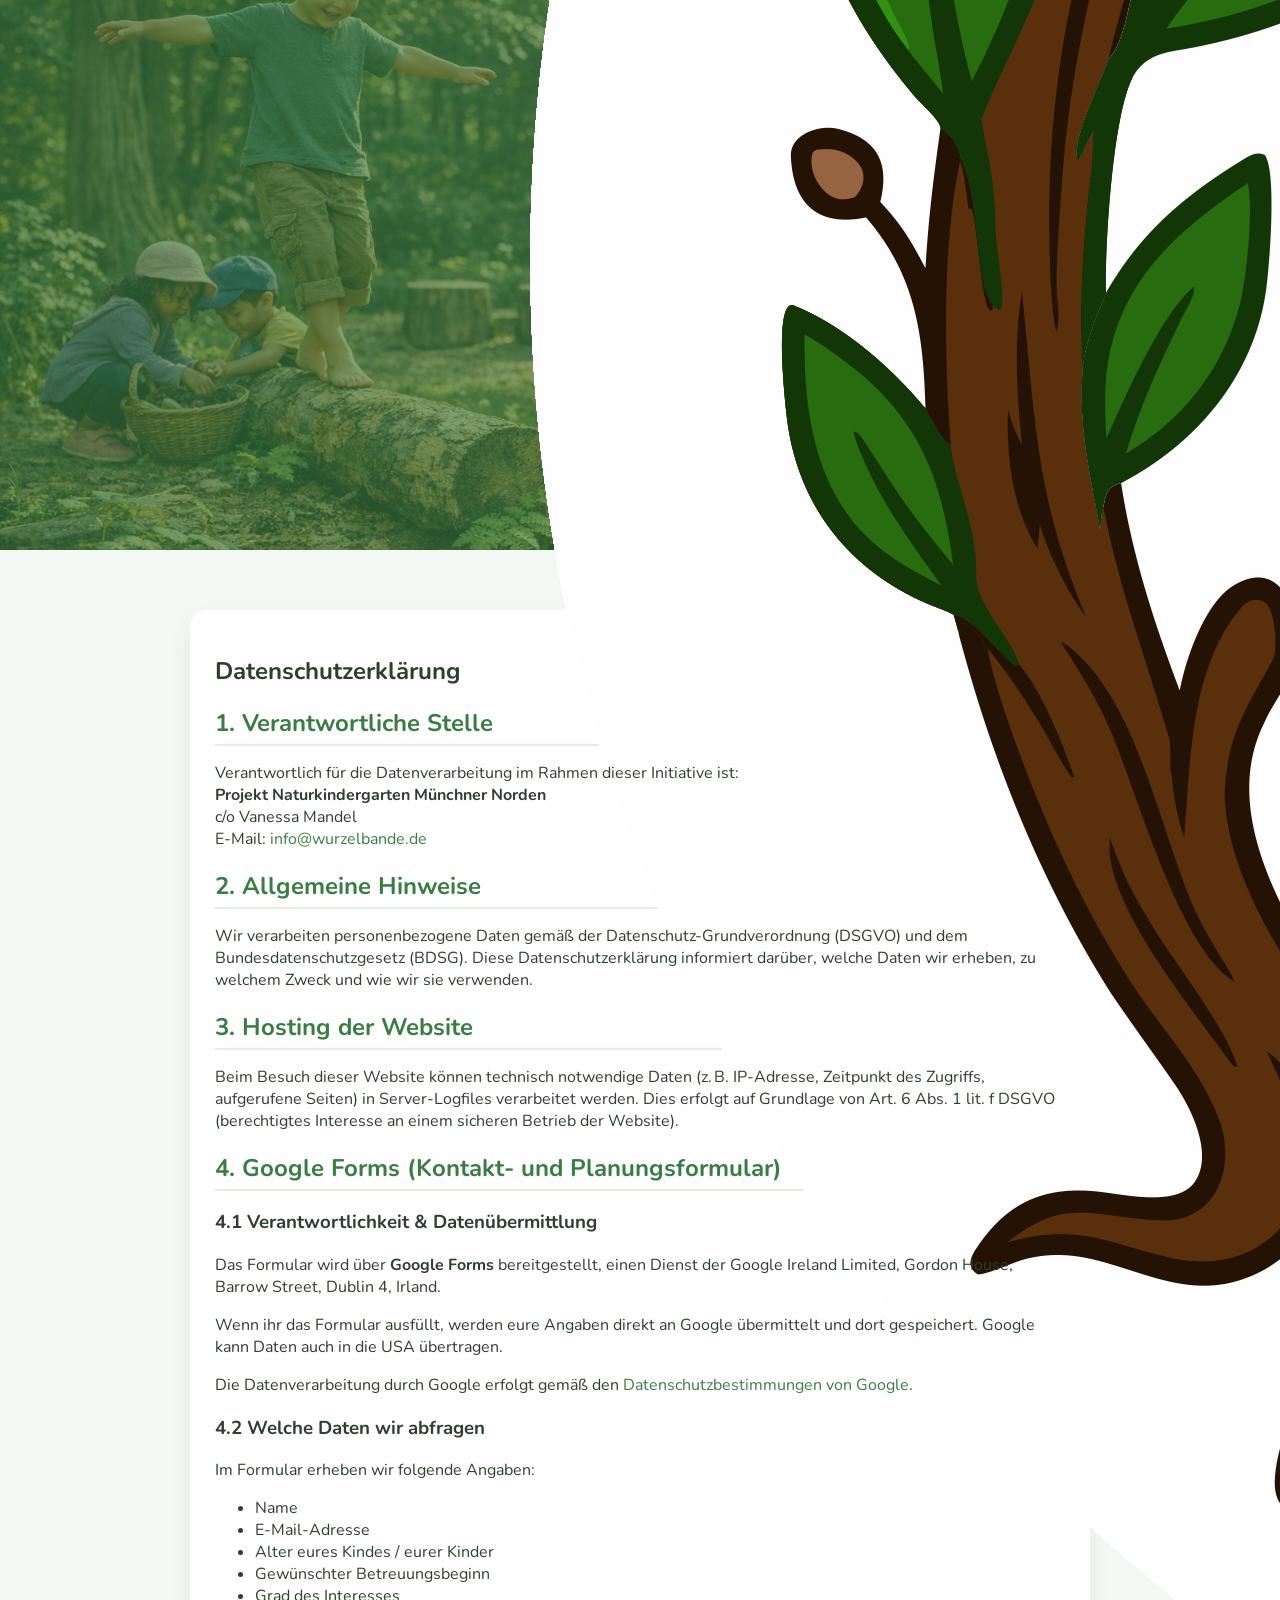
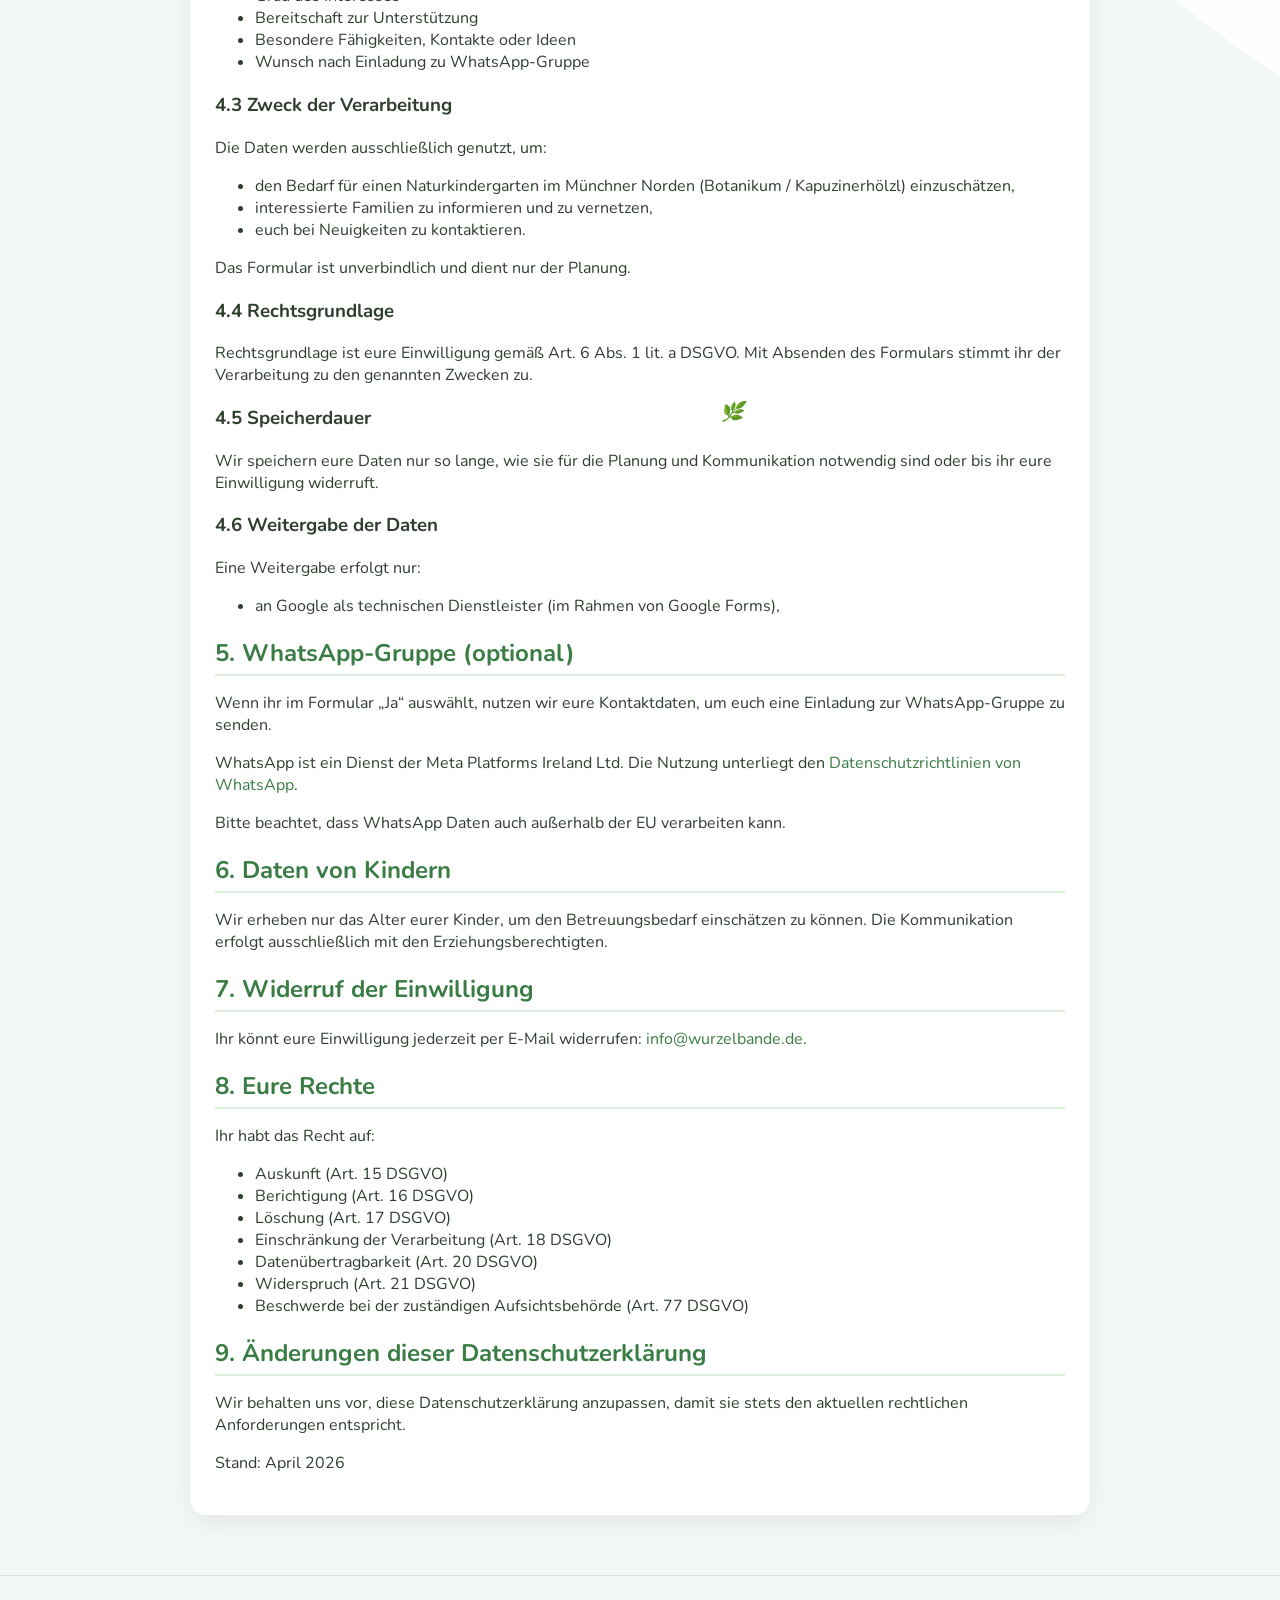
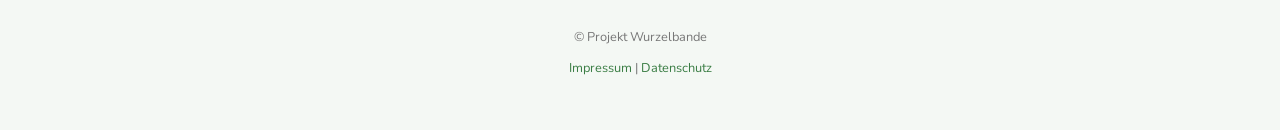
==== commit 0eb5df58: "Fix HTML structure in datenschutz.html" ====
--- a/datenschutz.html
+++ b/datenschutz.html
@@ -17,7 +17,7 @@
 <header class="hero">
   <div class="logo-white-bg">
     <a href="index.html"><img src="202603_logo_wurzelbande_white_bg.png" alt="Wurzelbande Logo"></a>
-  </div>  <h1>Wurzelbande</h1>
+  </div>
   <p class="quote">
     „Am Ende des Tages sollen die Füße dreckig, die Haare zerzaust und die Augen leuchtend sein.“ 🌿
   </p>
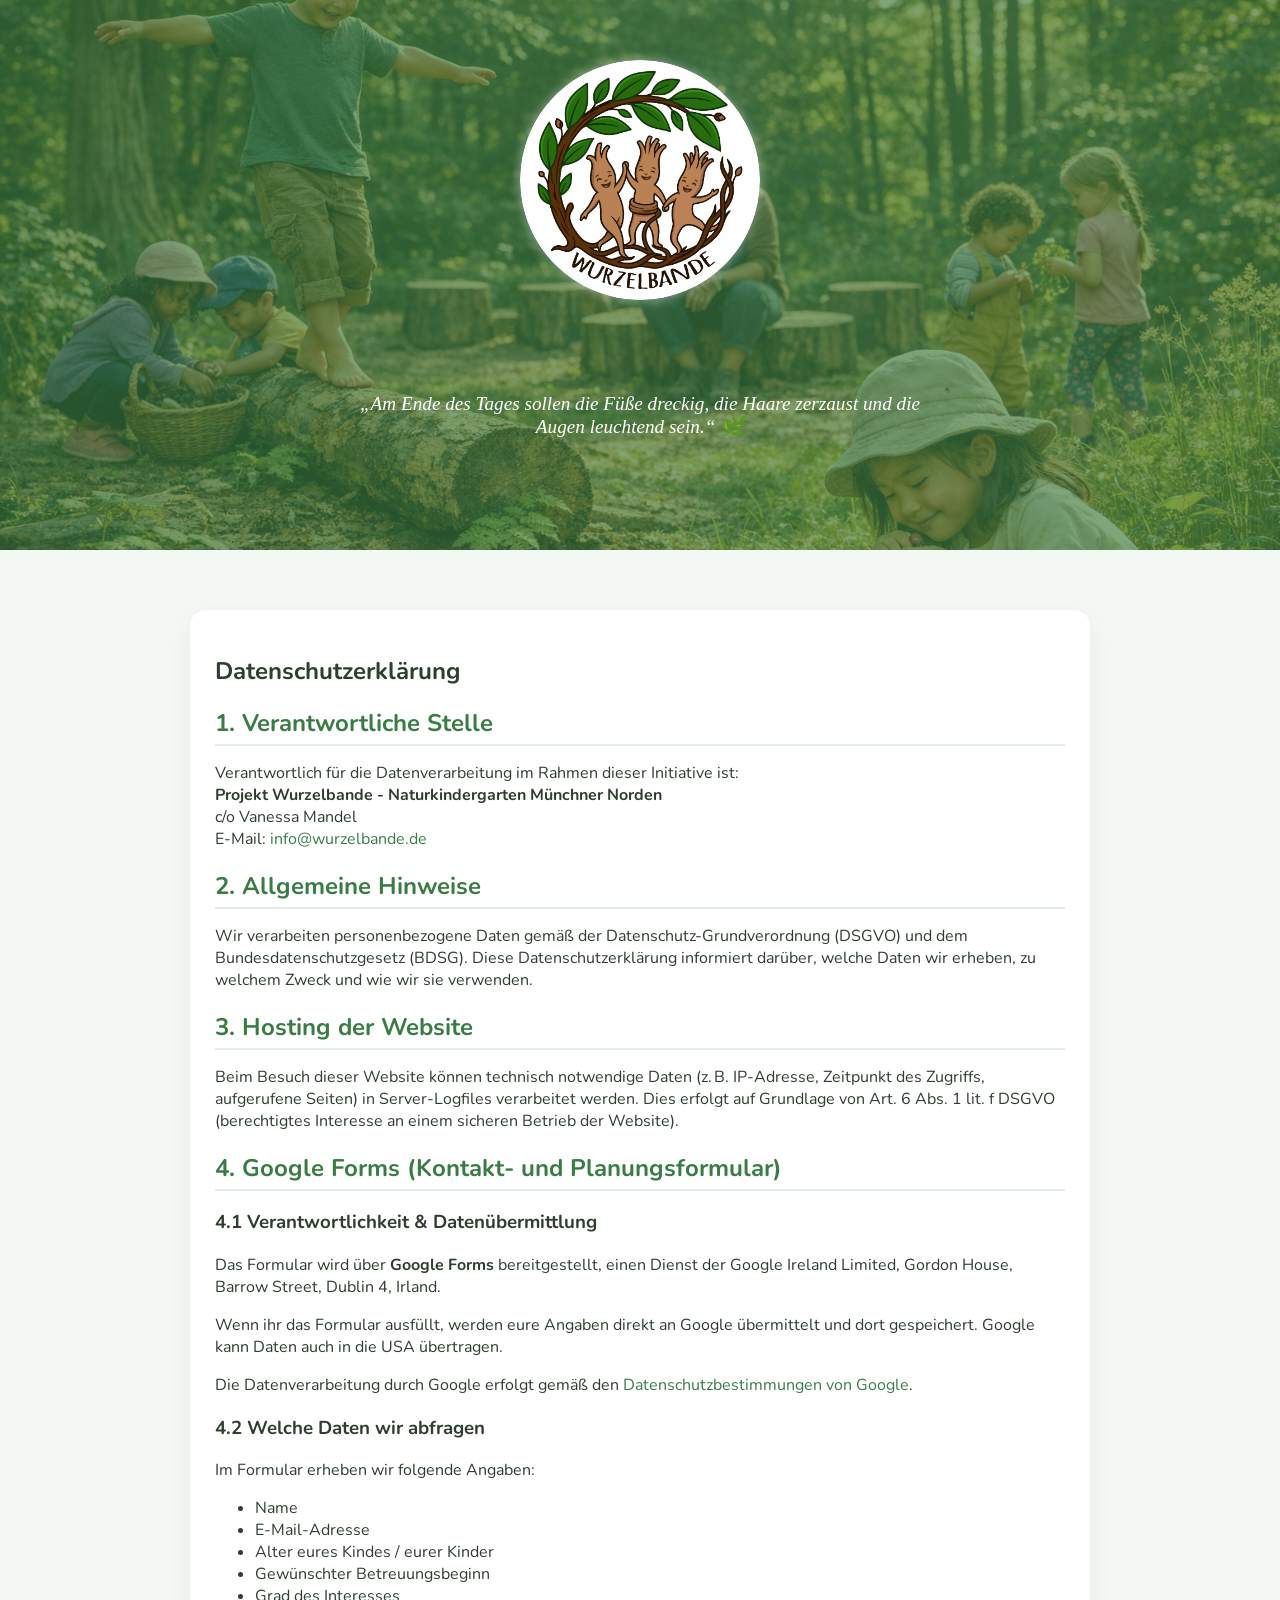
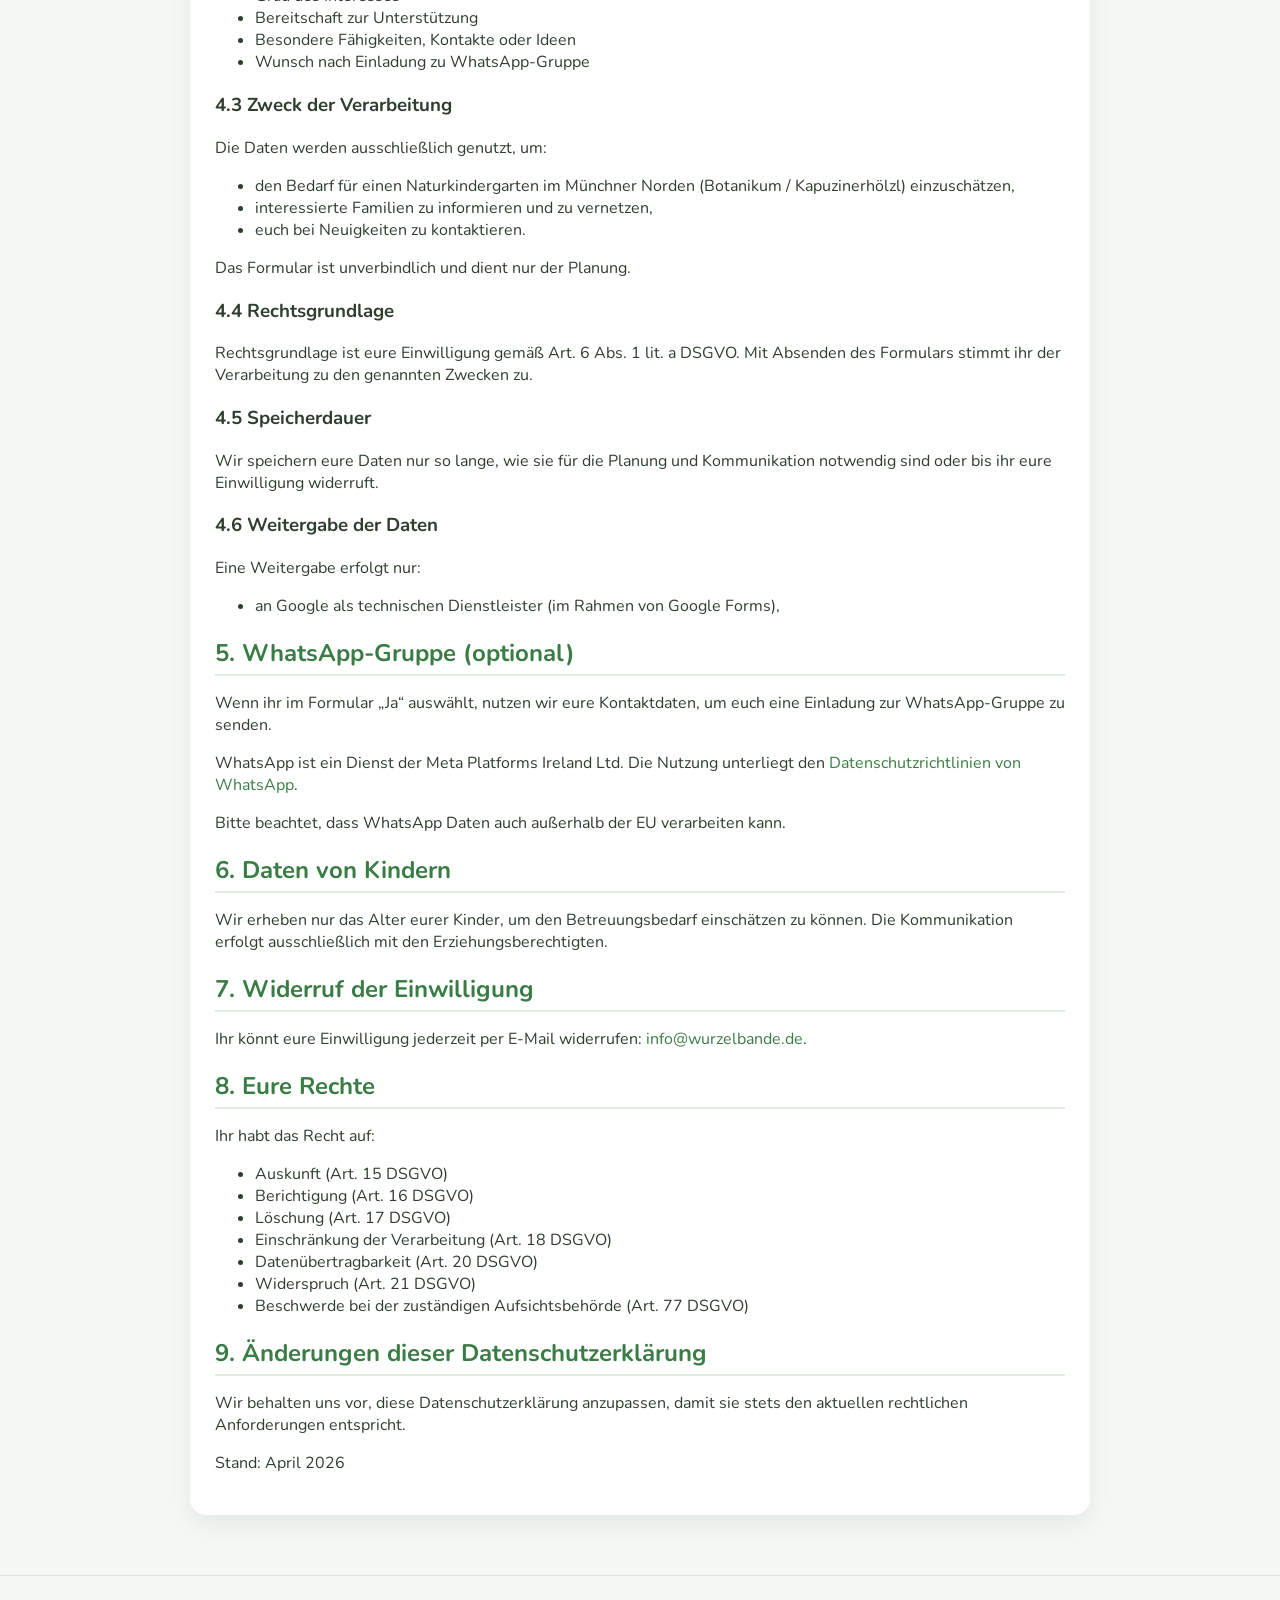
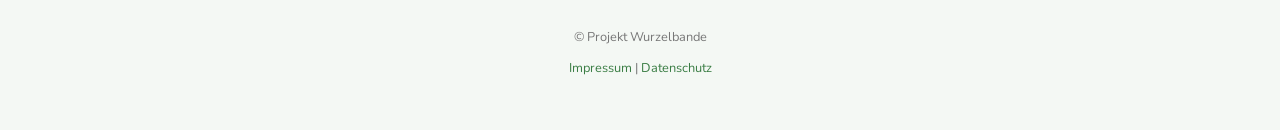
==== commit 5db2d76f: "Update responsible entity name in datenschutz.html" ====
--- a/datenschutz.html
+++ b/datenschutz.html
@@ -29,7 +29,7 @@
     <h2>1. Verantwortliche Stelle</h2>
     <p>
       Verantwortlich für die Datenverarbeitung im Rahmen dieser Initiative ist:<br>
-      <strong>Projekt Naturkindergarten Münchner Norden</strong><br>
+      <strong>Projekt Wurzelbande - Naturkindergarten Münchner Norden</strong><br>
       c/o Vanessa Mandel<br>
       E-Mail: <a href="mailto:info@wurzelbande.de">info@wurzelbande.de</a>
     </p>
--- a/styles.css
+++ b/styles.css
@@ -36,11 +36,27 @@
   }
 }
 
+/* LOGO-WRAPPER (zentriert + kontrollierte Größe) */
 .logo-white-bg {
-  width: clamp(120px, 20vw, 220px);
+  display: flex;
+  justify-content: center;
+  align-items: center;
+
+  width: clamp(140px, 23vw, 240px);
+  height: clamp(140px, 23vw, 240px);
+
+  border-radius: 50%;
+  overflow: hidden; /* wichtig für Edge */
+  margin-bottom: 20px;
+
+  /* Glow round */
+  box-shadow: 0 0 12px rgba(255, 255, 255, 0.45);
+}
+
+.logo-white-bg img {
+  width: clamp(140px, 23vw, 240px);
   height: auto;
   display: block;
-  margin: 0 auto;
 }
 
 /* WEISSER KREIS UM DAS LOGO */
--- a/styles.css
+++ b/styles.css
@@ -36,11 +36,27 @@
   }
 }
 
+/* LOGO-WRAPPER (zentriert + kontrollierte Größe) */
 .logo-white-bg {
-  width: clamp(120px, 20vw, 220px);
+  display: flex;
+  justify-content: center;
+  align-items: center;
+
+  width: clamp(140px, 23vw, 240px);
+  height: clamp(140px, 23vw, 240px);
+
+  border-radius: 50%;
+  overflow: hidden; /* wichtig für Edge */
+  margin-bottom: 20px;
+
+  /* Glow round */
+  box-shadow: 0 0 12px rgba(255, 255, 255, 0.45);
+}
+
+.logo-white-bg img {
+  width: clamp(140px, 23vw, 240px);
   height: auto;
   display: block;
-  margin: 0 auto;
 }
 
 /* WEISSER KREIS UM DAS LOGO */
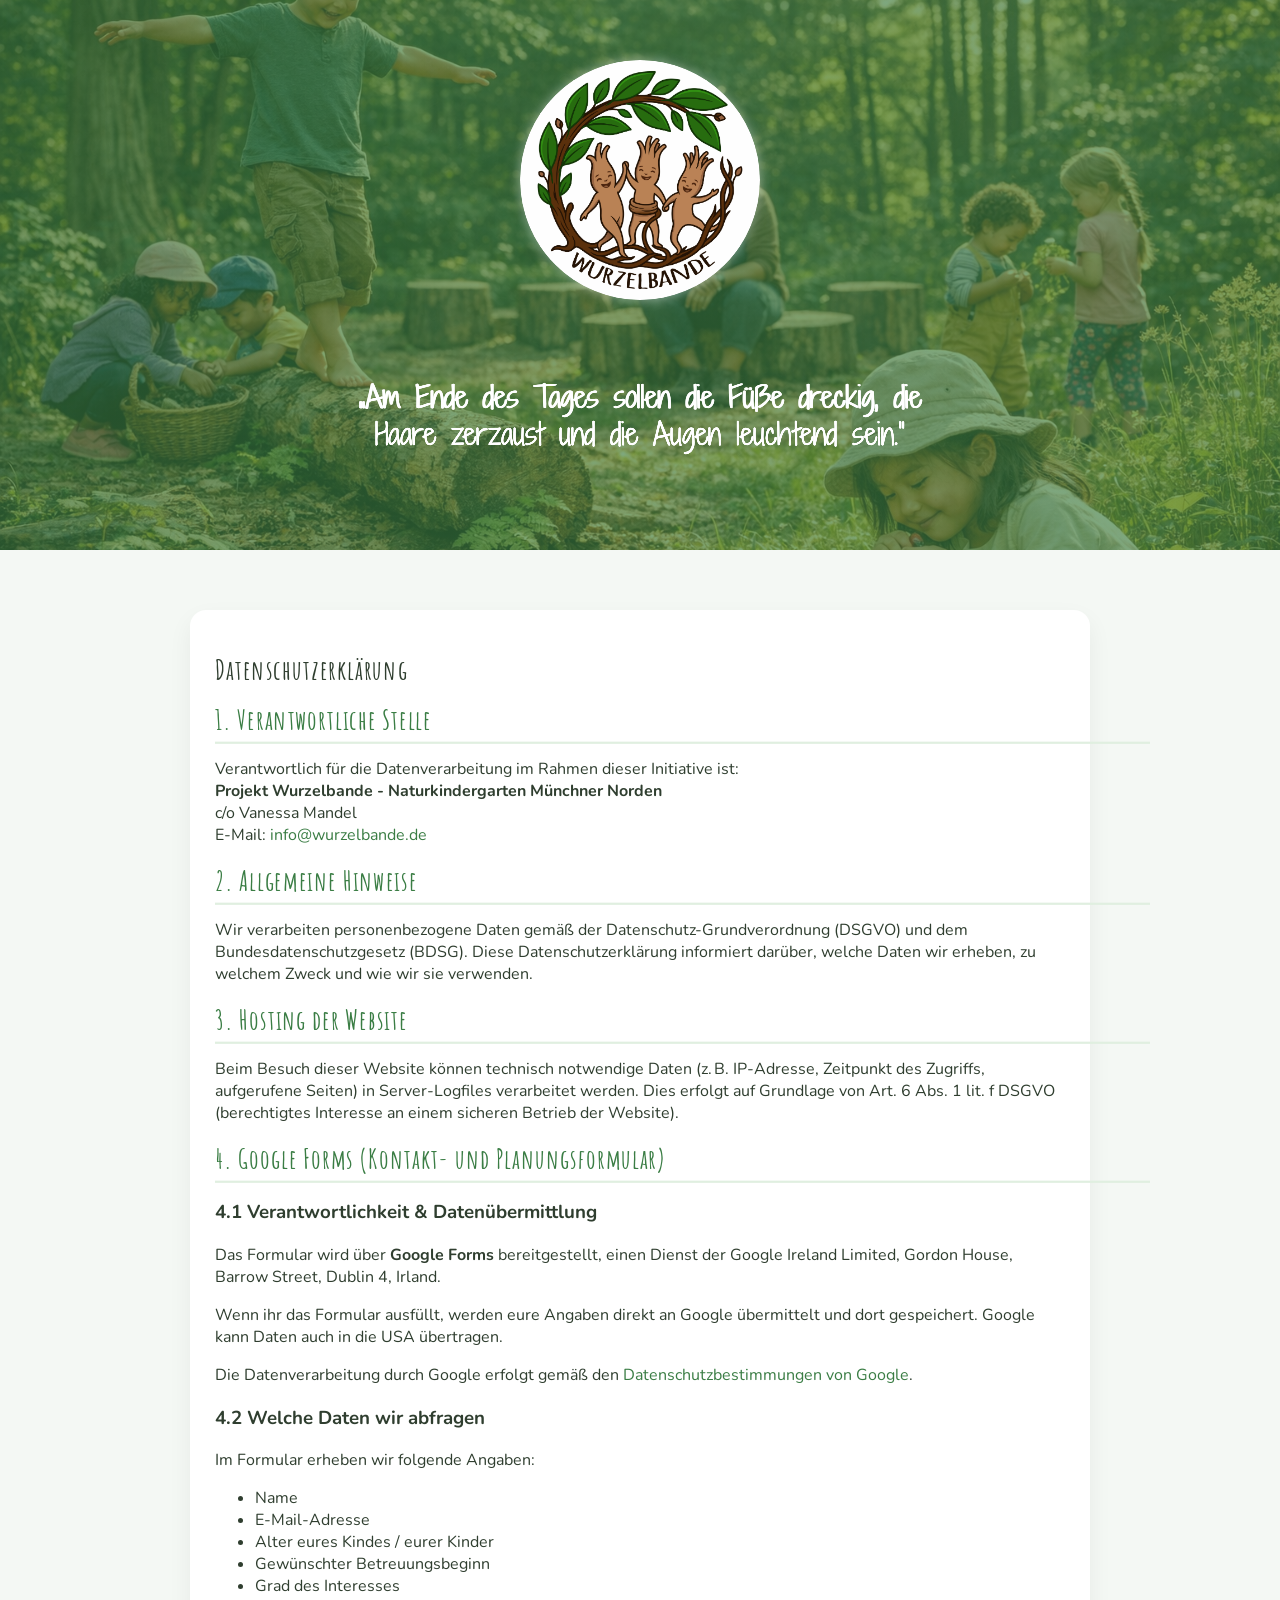
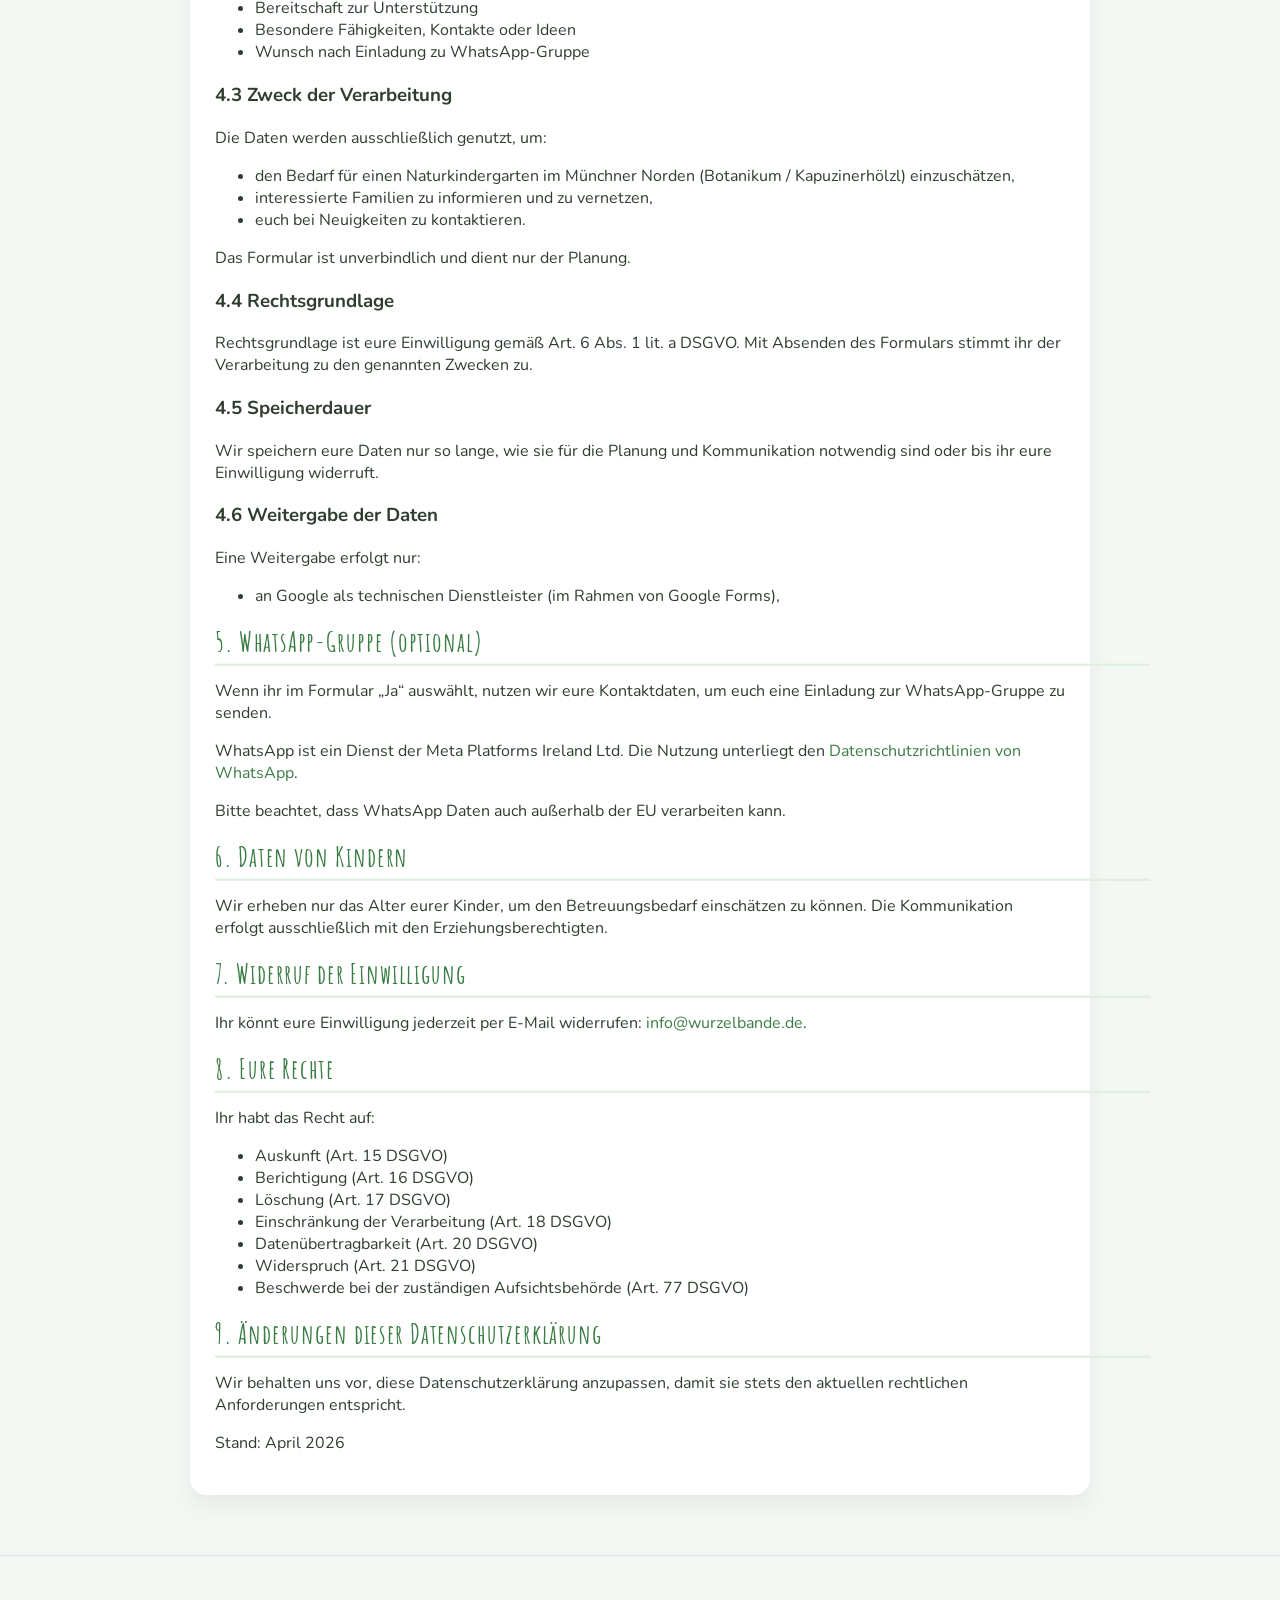
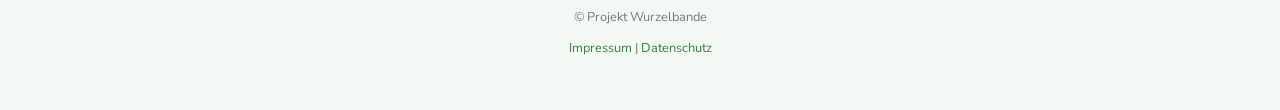
==== commit bbf4bfc2: "Update title and fonts in datenschutz.html" ====
--- a/datenschutz.html
+++ b/datenschutz.html
@@ -3,15 +3,15 @@
 <head>
   <meta charset="UTF-8">
   <meta name="viewport" content="width=device-width, initial-scale=1.0">
-  <title>Datenschutzerklärung</title>
-  <link rel="stylesheet" href="styles.css">
+  <title>Projekt Wurzelbande – Naturkindergarten Neugründung Münchner Norden</title>
 
   <link rel="icon" href="/favicon.svg" type="image/svg+xml">
-  <!-- PNG-Fallback (ältere Browser) -->
   <link rel="icon" href="/favicon.png" type="image/png" sizes="32x32">
-  <link href="https://fonts.googleapis.com/css2?family=Nunito:wght@400;600&family=Playfair+Display:ital@1&display=swap" rel="stylesheet">
+
+  <link href="https://fonts.googleapis.com/css2?family=Nunito:wght@400;600&family=Playfair+Display:ital@1&family=Amatic+SC:wght@400;700&family=Shadows+Into+Light+Two&display=swap" rel="stylesheet">
   <link rel="stylesheet" href="styles.css">
 </head>
+
 <body>
 
 <header class="hero">
@@ -19,7 +19,7 @@
     <a href="index.html"><img src="202603_logo_wurzelbande_white_bg.png" alt="Wurzelbande Logo"></a>
   </div>
   <p class="quote">
-    „Am Ende des Tages sollen die Füße dreckig, die Haare zerzaust und die Augen leuchtend sein.“ 🌿
+    „Am Ende des Tages sollen die Füße dreckig, die Haare zerzaust und die Augen leuchtend sein.“
   </p>
 </header>
 
--- a/styles.css
+++ b/styles.css
@@ -3,6 +3,14 @@
   margin: 0;
   background: #f4f8f4;
   color: #2f3e2f;
+}
+
+h1, h2 {
+  font-family: 'Amatic SC', cursive;
+  font-weight: 700;
+  letter-spacing: 1px;
+  transform: scale(1.10); /* 5% größer */
+  transform-origin: left; /* verhindert Verschiebung */
 }
 
 /* HERO (Magnolia Style) */
@@ -95,11 +103,21 @@
 }
 
 .quote {
-  font-family: 'Playfair Display', serif;
-  font-style: italic;
-  font-size: 1.2em;
+  font-family: 'Shadows Into Light Two', cursive;
+  font-size: 1.8em;
   max-width: 600px;
   margin: auto;
+  line-height: 1.3;
+
+  /* Outline automatisch in Textfarbe */
+  -webkit-text-stroke: 0.4px currentColor;
+
+  /* Cross-Browser Fake-Bold */
+  text-shadow:
+    0.3px 0.3px 0 currentColor,
+    -0.3px 0.3px 0 currentColor,
+    0.3px -0.3px 0 currentColor,
+    -0.3px -0.3px 0 currentColor;
 }
 
 section {
@@ -222,3 +240,148 @@
   #map-tablet { display: none; }
   #map-mobile { display: block; }
 }
+
+.icon {
+  width: 22px;
+  height: 22px;
+  fill: currentColor; /* übernimmt automatisch die Textfarbe */
+  vertical-align: middle;
+  margin-right: 8px;
+}
+
+/* --- Layout der gesamten Sektion --- */
+.werte {
+  padding: 4rem 1rem;
+  max-width: 1200px;
+  margin: 0 auto;
+}
+
+.werte-grid {
+  display: grid;
+  gap: 2.5rem;
+  grid-template-columns: repeat(auto-fit, minmax(260px, 1fr));
+}
+
+
+/* --- Einzelne Karten --- */
+.werte-card {
+  background: #ffffff;
+  border-radius: 14px;
+  padding: 2rem 1.8rem;
+  box-shadow: 0 4px 14px rgba(0,0,0,0.08);
+  transition: transform 0.25s ease, box-shadow 0.25s ease;
+}
+
+.werte-card:hover {
+  transform: translateY(-4px);
+  box-shadow: 0 8px 20px rgba(0,0,0,0.12);
+}
+
+.werte-card h3 {
+  margin-top: 1rem;
+  margin-bottom: 0.8rem;
+  font-size: 1.35rem;
+  font-weight: 600;
+  color: #2b2b2b;
+}
+
+.werte-card p {
+  line-height: 1.55;
+  color: #444;
+  font-size: 1rem;
+}
+
+
+/* --- Icon-Styling --- */
+.werte-icon {
+  width: 64px;
+  height: 64px;
+  margin-bottom: 1rem;
+}
+
+.werte-icon svg {
+  width: 100%;
+  height: 100%;
+  fill: currentColor;
+  color: #2b2b2b;
+}
+
+
+/* --- Sanfte Fade-Up Animation --- */
+.werte-card {
+  opacity: 0;
+  transform: translateY(10px);
+  animation: fadeUp 0.6s ease forwards;
+}
+
+.werte-card:nth-child(2) { animation-delay: 0.1s; }
+.werte-card:nth-child(3) { animation-delay: 0.2s; }
+.werte-card:nth-child(4) { animation-delay: 0.3s; }
+
+@keyframes fadeUp {
+  to {
+    opacity: 1;
+    transform: translateY(0);
+  }
+}
+
+
+/* -------------------------------------------------- */
+/* --- MOBILE OPTIMIERUNG --- */
+/* -------------------------------------------------- */
+
+@media (max-width: 768px) {
+
+  .werte {
+    padding: 3rem 1rem;
+  }
+
+  .werte-card {
+    padding: 1.6rem 1.4rem;
+  }
+
+  .werte-card h3 {
+    font-size: 1.25rem;
+  }
+
+  .werte-card p {
+    font-size: 0.95rem;
+    line-height: 1.6;
+  }
+
+  .werte-icon {
+    width: 52px;
+    height: 52px;
+    margin-bottom: 0.8rem;
+  }
+}
+
+@media (max-width: 480px) {
+
+  .werte {
+    padding: 2.5rem 0.5rem;
+  }
+
+  .werte-grid {
+    gap: 1.8rem;
+  }
+
+  .werte-card {
+    padding: 1.4rem 1.2rem;
+    border-radius: 12px;
+  }
+
+  .werte-card h3 {
+    font-size: 1.15rem;
+  }
+
+  .werte-card p {
+    font-size: 0.9rem;
+  }
+
+  .werte-icon {
+    width: 44px;
+    height: 44px;
+  }
+}
+
